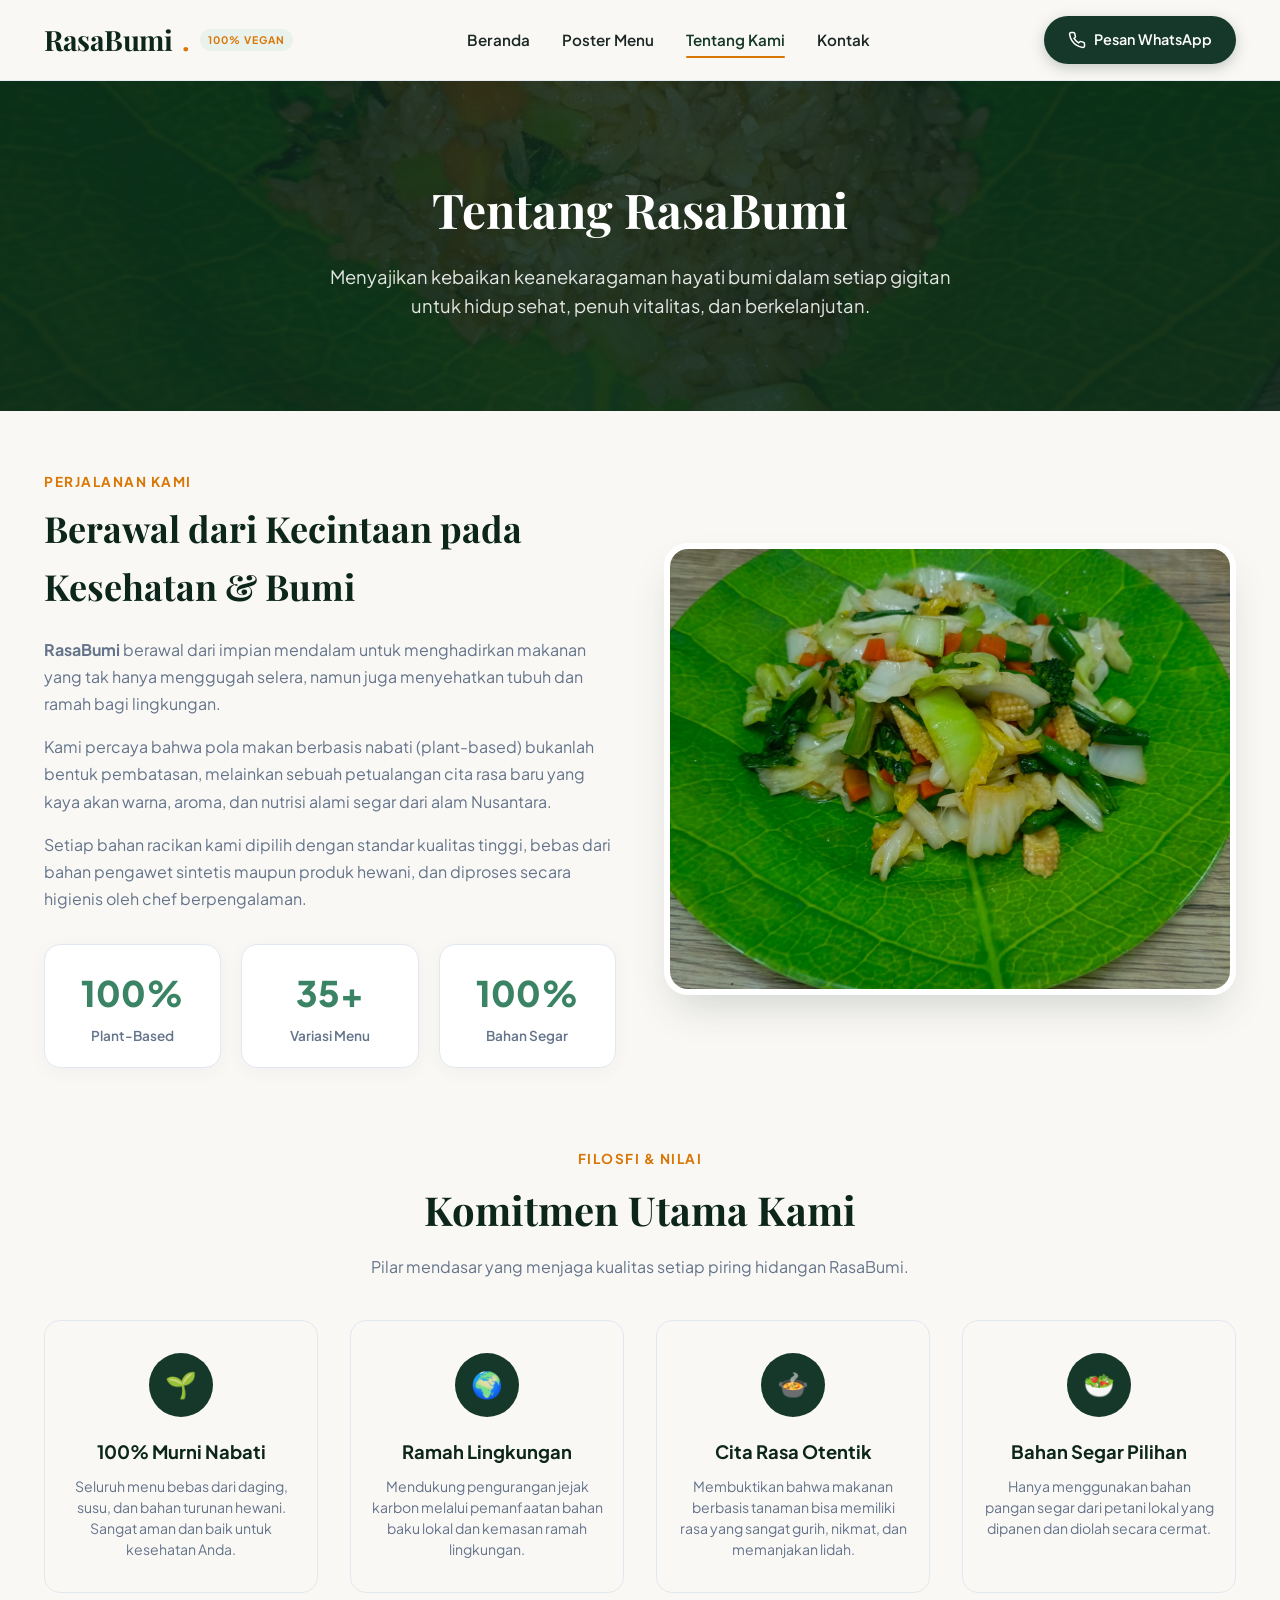
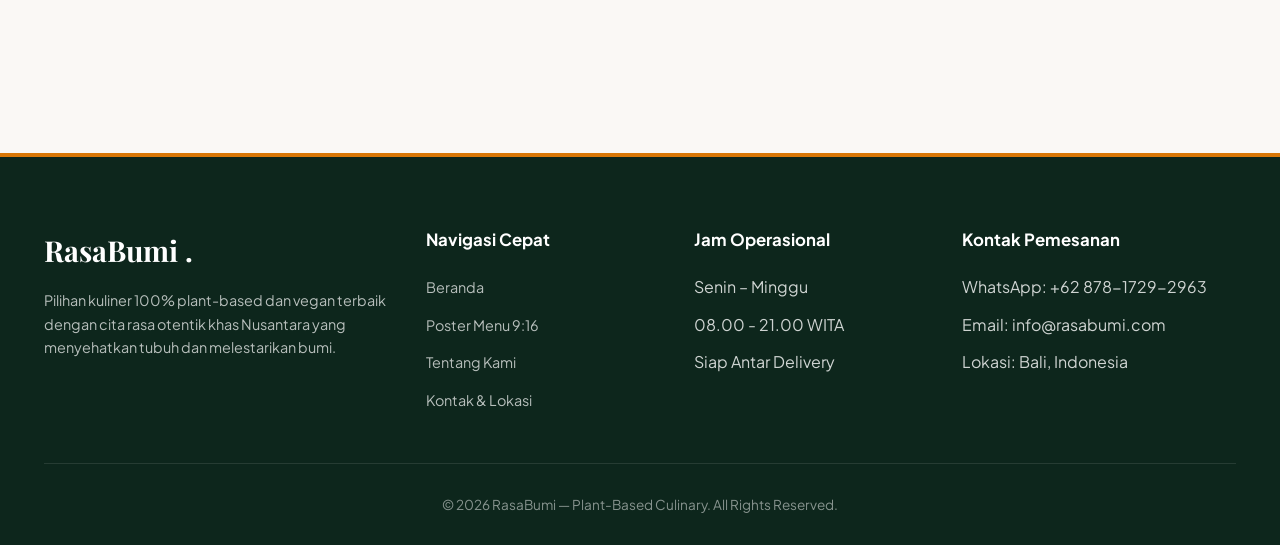
==== aboutus.html @ 8d626516 "Kenzie" ====
<!DOCTYPE html>
<html lang="id">

<head>
  <meta charset="UTF-8">
  <meta name="viewport" content="width=device-width, initial-scale=1.0">
  <title>Tentang Kami — RasaBumi Plant-Based Culinary</title>
  <meta name="description"
    content="Pelajari cerita, filosofi, dan komitmen RasaBumi dalam menyajikan kuliner 100% plant-based dan vegan berkualitas tinggi.">
  <link rel="stylesheet" href="style.css">
</head>

<body>

  <!-- HEADER NAVIGASI -->
  <header class="navbar">
    <div class="container nav-container">
      <a href="index.html" class="logo">
        RasaBumi <span>.</span>
        <span class="logo-badge">100% Vegan</span>
      </a>

      <nav class="nav-links">
        <a href="index.html">Beranda</a>
        <a href="menu.html">Poster Menu</a>
        <a href="aboutus.html" class="active">Tentang Kami</a>
        <a href="kontak.html">Kontak</a>
      </nav>

      <div class="nav-actions">
        <a href="https://wa.me/6287817292963?text=Halo%20RasaBumi,%20saya%20ingin%20memesan%20makanan" target="_blank"
          class="btn-primary">
          <svg width="18" height="18" viewBox="0 0 24 24" fill="none" stroke="currentColor" stroke-width="2">
            <path
              d="M22 16.92v3a2 2 0 0 1-2.18 2 19.79 19.79 0 0 1-8.63-3.07 19.5 19.5 0 0 1-6-6 19.79 19.79 0 0 1-3.07-8.67A2 2 0 0 1 4.11 2h3a2 2 0 0 1 2 1.72 12.84 12.84 0 0 0 .7 2.81 2 2 0 0 1-.45 2.11L8.09 9.91a16 16 0 0 0 6 6l1.27-1.27a2 2 0 0 1 2.11-.45 12.84 12.84 0 0 0 2.81.7A2 2 0 0 1 22 16.92z">
            </path>
          </svg>
          Pesan WhatsApp
        </a>
        <button class="hamburger" id="hamburger-btn" aria-label="Toggle Menu">
          <span></span>
          <span></span>
          <span></span>
        </button>
      </div>
    </div>

    <!-- Mobile Drawer -->
    <div class="mobile-nav" id="mobile-nav">
      <a href="index.html">Beranda</a>
      <a href="menu.html">Poster Menu</a>
      <a href="aboutus.html" class="active">Tentang Kami</a>
      <a href="kontak.html">Kontak</a>
      <a href="https://wa.me/6287817292963?text=Halo%20RasaBumi,%20saya%20ingin%20memesan%20makanan" target="_blank"
        class="btn-primary" style="text-align: center; margin-top: 10px;">Pesan WhatsApp</a>
    </div>
  </header>

  <!-- BANNER HEADER -->
  <section class="page-banner">
    <h1>Tentang RasaBumi</h1>
    <p>Menyajikan kebaikan keanekaragaman hayati bumi dalam setiap gigitan untuk hidup sehat, penuh vitalitas, dan
      berkelanjutan.</p>
  </section>

  <!-- KONTEN UTAMA -->
  <main class="container">

    <!-- CERITA KAMI -->
    <section class="about-grid">
      <div class="about-text">
        <span class="section-tag">Perjalanan Kami</span>
        <h2>Berawal dari Kecintaan pada Kesehatan & Bumi</h2>
        <p><strong>RasaBumi</strong> berawal dari impian mendalam untuk menghadirkan makanan yang tak hanya menggugah
          selera, namun juga menyehatkan tubuh dan ramah bagi lingkungan.</p>
        <p>Kami percaya bahwa pola makan berbasis nabati (plant-based) bukanlah bentuk pembatasan, melainkan sebuah
          petualangan cita rasa baru yang kaya akan warna, aroma, dan nutrisi alami segar dari alam Nusantara.</p>
        <p>Setiap bahan racikan kami dipilih dengan standar kualitas tinggi, bebas dari bahan pengawet sintetis maupun
          produk hewani, dan diproses secara higienis oleh chef berpengalaman.</p>

        <div class="stats-grid">
          <div class="stat-card">
            <span class="stat-number">100%</span>
            <span class="stat-label">Plant-Based</span>
          </div>
          <div class="stat-card">
            <span class="stat-number">35+</span>
            <span class="stat-label">Variasi Menu</span>
          </div>
          <div class="stat-card">
            <span class="stat-number">100%</span>
            <span class="stat-label">Bahan Segar</span>
          </div>
        </div>
      </div>

      <div class="hero-visual">
        <div class="hero-img-wrapper">
          <img src="IMAGES/Capcay.jpg" alt="Bahan Segar RasaBumi">
        </div>
      </div>
    </section>

    <!-- NILAI-NILAI UTAMA -->
    <section class="why-us-section" style="background: transparent; border: none; padding-top: 20px;">
      <div class="section-header">
        <span class="section-tag">Filosfi & Nilai</span>
        <h2 class="section-title">Komitmen Utama Kami</h2>
        <p class="section-desc">Pilar mendasar yang menjaga kualitas setiap piring hidangan RasaBumi.</p>
      </div>

      <div class="why-grid">
        <div class="why-card">
          <div class="why-icon">🌱</div>
          <h3>100% Murni Nabati</h3>
          <p>Seluruh menu bebas dari daging, susu, dan bahan turunan hewani. Sangat aman dan baik untuk kesehatan Anda.
          </p>
        </div>
        <div class="why-card">
          <div class="why-icon">🌍</div>
          <h3>Ramah Lingkungan</h3>
          <p>Mendukung pengurangan jejak karbon melalui pemanfaatan bahan baku lokal dan kemasan ramah lingkungan.</p>
        </div>
        <div class="why-card">
          <div class="why-icon">🍲</div>
          <h3>Cita Rasa Otentik</h3>
          <p>Membuktikan bahwa makanan berbasis tanaman bisa memiliki rasa yang sangat gurih, nikmat, dan memanjakan
            lidah.</p>
        </div>
        <div class="why-card">
          <div class="why-icon">🥗</div>
          <h3>Bahan Segar Pilihan</h3>
          <p>Hanya menggunakan bahan pangan segar dari petani lokal yang dipanen dan diolah secara cermat.</p>
        </div>
      </div>
    </section>

  </main>

  <!-- FOOTER -->
  <footer class="footer" style="margin-top: 80px;">
    <div class="container">
      <div class="footer-grid">
        <div class="footer-brand">
          <h3>RasaBumi .</h3>
          <p>Pilihan kuliner 100% plant-based dan vegan terbaik dengan cita rasa otentik khas Nusantara yang menyehatkan
            tubuh dan melestarikan bumi.</p>
        </div>
        <div class="footer-col">
          <h4>Navigasi Cepat</h4>
          <ul class="footer-links">
            <li><a href="index.html">Beranda</a></li>
            <li><a href="menu.html">Poster Menu 9:16</a></li>
            <li><a href="aboutus.html">Tentang Kami</a></li>
            <li><a href="kontak.html">Kontak & Lokasi</a></li>
          </ul>
        </div>
        <div class="footer-col">
          <h4>Jam Operasional</h4>
          <ul class="footer-links">
            <li>Senin – Minggu</li>
            <li>08.00 - 21.00 WITA</li>
            <li>Siap Antar Delivery</li>
          </ul>
        </div>
        <div class="footer-col">
          <h4>Kontak Pemesanan</h4>
          <ul class="footer-links">
            <li>WhatsApp: +62 878-1729-2963</li>
            <li>Email: info@rasabumi.com</li>
            <li>Lokasi: Bali, Indonesia</li>
          </ul>
        </div>
      </div>
      <div class="footer-bottom">
        <p>&copy; 2026 RasaBumi — Plant-Based Culinary. All Rights Reserved.</p>
      </div>
    </div>
  </footer>

  <script>
    document.addEventListener('DOMContentLoaded', () => {
      const hamburgerBtn = document.getElementById('hamburger-btn');
      const mobileNav = document.getElementById('mobile-nav');

      if (hamburgerBtn && mobileNav) {
        hamburgerBtn.addEventListener('click', () => {
          mobileNav.classList.toggle('active');
        });
      }
    });
  </script>
</body>

</html>
---- style.css ----
@import url('https://fonts.googleapis.com/css2?family=Plus+Jakarta+Sans:wght@400;500;600;700;800&family=Playfair+Display:ital,wght@0,600;0,700;1,600&display=swap');

:root {
  --primary-dark: #0D261C;
  --primary: #16382B;
  --primary-light: #255944;
  --primary-accent: #3A8364;
  --sage-bg: #EAF2ED;

  --accent: #D97706;
  --accent-light: #FEF3C7;
  --accent-hover: #B45309;

  --bg-cream: #FAF8F5;
  --surface-white: #FFFFFF;

  --text-main: #1C2826;
  --text-muted: #64748B;
  --text-light: #94A3B8;

  --border-light: #E2E8F0;
  --border-emerald: #CBD5E1;

  --radius-sm: 8px;
  --radius-md: 16px;
  --radius-lg: 24px;
  --radius-full: 9999px;

  --shadow-subtle: 0 4px 20px -2px rgba(22, 56, 43, 0.05);
  --shadow-card: 0 10px 30px -5px rgba(22, 56, 43, 0.08);
  --shadow-hover: 0 20px 40px -10px rgba(22, 56, 43, 0.18);
  --shadow-modal: 0 25px 50px -12px rgba(0, 0, 0, 0.25);

  --transition-fast: 0.2s cubic-bezier(0.4, 0, 0.2, 1);
  --transition-normal: 0.3s cubic-bezier(0.4, 0, 0.2, 1);
}

/* RESET & BASE */
* {
  margin: 0;
  padding: 0;
  box-sizing: border-box;
}

html {
  scroll-behavior: smooth;
}

body {
  font-family: 'Plus Jakarta Sans', sans-serif;
  background-color: var(--bg-cream);
  color: var(--text-main);
  line-height: 1.6;
  overflow-x: hidden;
}

h1,
h2,
h3,
.font-serif {
  font-family: 'Playfair Display', Georgia, serif;
}

a {
  text-decoration: none;
  color: inherit;
  transition: var(--transition-fast);
}

img {
  max-width: 100%;
  height: auto;
  display: block;
}

/* CONTAINER */
.container {
  width: 100%;
  max-width: 1240px;
  margin: 0 auto;
  padding: 0 24px;
}

/* NAVBAR */
.navbar {
  position: sticky;
  top: 0;
  z-index: 1000;
  background: rgba(250, 248, 245, 0.92);
  backdrop-filter: blur(12px);
  -webkit-backdrop-filter: blur(12px);
  border-bottom: 1px solid rgba(226, 232, 240, 0.8);
  transition: var(--transition-normal);
}

.nav-container {
  display: flex;
  justify-content: space-between;
  align-items: center;
  height: 80px;
}

.logo {
  display: flex;
  align-items: center;
  gap: 10px;
  font-family: 'Playfair Display', serif;
  font-size: 1.75rem;
  font-weight: 700;
  color: var(--primary-dark);
  letter-spacing: -0.5px;
}

.logo span {
  color: var(--accent);
}

.logo-badge {
  font-family: 'Plus Jakarta Sans', sans-serif;
  font-size: 0.65rem;
  font-weight: 700;
  text-transform: uppercase;
  letter-spacing: 1px;
  background: var(--sage-bg);
  color: var(--primary-light);
  padding: 3px 8px;
  border-radius: var(--radius-full);
}

.nav-links {
  display: flex;
  align-items: center;
  gap: 32px;
}

.nav-links a {
  font-size: 0.95rem;
  font-weight: 600;
  color: var(--text-main);
  position: relative;
  padding: 6px 0;
}

.nav-links a::after {
  content: '';
  position: absolute;
  bottom: 0;
  left: 0;
  width: 0%;
  height: 2px;
  background: var(--accent);
  border-radius: 2px;
  transition: width 0.3s ease;
}

.nav-links a:hover::after,
.nav-links a.active::after {
  width: 100%;
}

.nav-links a:hover,
.nav-links a.active {
  color: var(--primary);
}

.nav-actions {
  display: flex;
  align-items: center;
  gap: 16px;
}

.btn-primary {
  display: inline-flex;
  align-items: center;
  justify-content: center;
  gap: 8px;
  background: var(--primary);
  color: #FFFFFF !important;
  font-weight: 600;
  font-size: 0.9rem;
  padding: 12px 24px;
  border-radius: var(--radius-full);
  box-shadow: 0 4px 14px rgba(22, 56, 43, 0.25);
  border: none;
  cursor: pointer;
  transition: var(--transition-normal);
}

.btn-primary:hover {
  background: var(--primary-light);
  transform: translateY(-2px);
  box-shadow: 0 6px 20px rgba(22, 56, 43, 0.35);
}

.btn-outline {
  display: inline-flex;
  align-items: center;
  justify-content: center;
  gap: 8px;
  background: transparent;
  color: var(--primary);
  border: 2px solid var(--primary);
  font-weight: 600;
  font-size: 0.9rem;
  padding: 10px 22px;
  border-radius: var(--radius-full);
  cursor: pointer;
  transition: var(--transition-normal);
}

.btn-outline:hover {
  background: var(--primary);
  color: #FFFFFF !important;
}

.hamburger {
  display: none;
  flex-direction: column;
  gap: 5px;
  background: none;
  border: none;
  cursor: pointer;
  padding: 5px;
}

.hamburger span {
  width: 25px;
  height: 2px;
  background-color: var(--primary-dark);
  border-radius: 2px;
  transition: var(--transition-normal);
}

/* MOBILE NAV MENU */
.mobile-nav {
  display: none;
  position: fixed;
  top: 80px;
  left: 0;
  right: 0;
  background: var(--surface-white);
  padding: 24px;
  border-bottom: 1px solid var(--border-light);
  box-shadow: var(--shadow-modal);
  z-index: 999;
  flex-direction: column;
  gap: 16px;
}

.mobile-nav.active {
  display: flex;
}

.mobile-nav a {
  font-size: 1.05rem;
  font-weight: 600;
  padding: 10px 0;
  border-bottom: 1px solid var(--border-light);
}

/* HERO SECTION */
.hero {
  position: relative;
  padding: 60px 0 80px;
  background: linear-gradient(135deg, rgba(234, 242, 237, 0.8) 0%, rgba(250, 248, 245, 1) 100%);
  overflow: hidden;
}

.hero::before {
  content: '';
  position: absolute;
  top: -100px;
  right: -100px;
  width: 450px;
  height: 450px;
  background: radial-gradient(circle, rgba(58, 131, 100, 0.12) 0%, transparent 70%);
  border-radius: 50%;
  pointer-events: none;
}

.hero-grid {
  display: grid;
  grid-template-columns: 1.1fr 0.9fr;
  align-items: center;
  gap: 48px;
}

.hero-badge {
  display: inline-flex;
  align-items: center;
  gap: 8px;
  background: var(--surface-white);
  padding: 6px 16px;
  border-radius: var(--radius-full);
  box-shadow: var(--shadow-subtle);
  border: 1px solid var(--border-emerald);
  font-size: 0.85rem;
  font-weight: 600;
  color: var(--primary);
  margin-bottom: 20px;
}

.hero-badge .dot {
  width: 8px;
  height: 8px;
  background: var(--accent);
  border-radius: 50%;
  display: inline-block;
}

.hero-content h1 {
  font-size: 3.25rem;
  line-height: 1.15;
  color: var(--primary-dark);
  margin-bottom: 20px;
  font-weight: 700;
}

.hero-content h1 span {
  color: var(--primary-accent);
  font-style: italic;
}

.hero-content p {
  font-size: 1.1rem;
  color: var(--text-muted);
  margin-bottom: 32px;
  max-width: 540px;
}

.hero-buttons {
  display: flex;
  align-items: center;
  gap: 16px;
  flex-wrap: wrap;
}

.hero-features {
  display: flex;
  align-items: center;
  gap: 28px;
  margin-top: 40px;
  padding-top: 28px;
  border-top: 1px solid var(--border-light);
}

.feature-item {
  display: flex;
  align-items: center;
  gap: 10px;
}

.feature-icon {
  width: 40px;
  height: 40px;
  border-radius: 50%;
  background: var(--sage-bg);
  color: var(--primary);
  display: flex;
  align-items: center;
  justify-content: center;
  font-weight: bold;
  font-size: 1.1rem;
}

.feature-text p {
  font-size: 0.8rem;
  color: var(--text-muted);
  margin: 0;
}

.feature-text strong {
  font-size: 0.9rem;
  color: var(--primary-dark);
  display: block;
}

.hero-visual {
  position: relative;
}

.hero-img-wrapper {
  position: relative;
  border-radius: var(--radius-lg);
  overflow: hidden;
  box-shadow: var(--shadow-hover);
  border: 6px solid var(--surface-white);
}

.hero-img-wrapper img {
  width: 100%;
  height: 440px;
  object-fit: cover;
  transition: transform 0.5s ease;
}

.hero-img-wrapper:hover img {
  transform: scale(1.03);
}

.hero-floating-card {
  position: absolute;
  bottom: -20px;
  left: -20px;
  background: var(--surface-white);
  padding: 16px 20px;
  border-radius: var(--radius-md);
  box-shadow: var(--shadow-card);
  display: flex;
  align-items: center;
  gap: 12px;
  border: 1px solid var(--border-light);
  animation: float 4s ease-in-out infinite;
}

@keyframes float {

  0%,
  100% {
    transform: translateY(0);
  }

  50% {
    transform: translateY(-8px);
  }
}

.floating-avatar {
  width: 48px;
  height: 48px;
  border-radius: 50%;
  object-fit: cover;
}

.floating-info h4 {
  font-size: 0.95rem;
  color: var(--primary-dark);
}

.floating-info p {
  font-size: 0.8rem;
  color: var(--text-muted);
  margin: 0;
}

/* FILTER & SEARCH SECTION */
.menu-section {
  padding: 60px 0 90px;
}

.section-header {
  text-align: center;
  max-width: 680px;
  margin: 0 auto 40px;
}

.section-tag {
  font-size: 0.85rem;
  font-weight: 700;
  letter-spacing: 1.5px;
  text-transform: uppercase;
  color: var(--accent);
  margin-bottom: 8px;
  display: block;
}

.section-title {
  font-size: 2.5rem;
  color: var(--primary-dark);
  margin-bottom: 12px;
}

.section-desc {
  font-size: 1rem;
  color: var(--text-muted);
}

.filter-bar-container {
  background: var(--surface-white);
  padding: 16px 20px;
  border-radius: var(--radius-lg);
  box-shadow: var(--shadow-subtle);
  border: 1px solid var(--border-light);
  margin-bottom: 40px;
  display: flex;
  flex-direction: column;
  gap: 16px;
}

.search-box {
  position: relative;
  width: 100%;
}

.search-box input {
  width: 100%;
  padding: 14px 20px 14px 48px;
  border: 1.5px solid var(--border-light);
  border-radius: var(--radius-full);
  font-size: 0.95rem;
  font-family: inherit;
  background: var(--bg-cream);
  color: var(--text-main);
  outline: none;
  transition: var(--transition-fast);
}

.search-box input:focus {
  border-color: var(--primary-accent);
  background: var(--surface-white);
  box-shadow: 0 0 0 4px rgba(58, 131, 100, 0.15);
}

.search-box svg {
  position: absolute;
  left: 18px;
  top: 50%;
  transform: translateY(-50%);
  color: var(--text-muted);
  width: 20px;
  height: 20px;
}

.filter-pills {
  display: flex;
  gap: 10px;
  overflow-x: auto;
  padding-bottom: 4px;
  scrollbar-width: thin;
}

.filter-pills::-webkit-scrollbar {
  height: 4px;
}

.filter-pills::-webkit-scrollbar-thumb {
  background: var(--border-emerald);
  border-radius: 4px;
}

.filter-btn {
  padding: 8px 20px;
  border-radius: var(--radius-full);
  font-size: 0.88rem;
  font-weight: 600;
  background: var(--bg-cream);
  color: var(--text-muted);
  border: 1px solid var(--border-light);
  cursor: pointer;
  white-space: nowrap;
  transition: var(--transition-fast);
}

.filter-btn:hover {
  background: var(--sage-bg);
  color: var(--primary-dark);
}

.filter-btn.active {
  background: var(--primary);
  color: #FFFFFF;
  border-color: var(--primary);
  box-shadow: 0 4px 12px rgba(22, 56, 43, 0.2);
}

/* MENU GRID */
.menu-grid {
  display: grid;
  grid-template-columns: repeat(4, 1fr);
  gap: 24px;
}

.menu-card {
  background: var(--surface-white);
  border-radius: var(--radius-md);
  overflow: hidden;
  border: 1px solid var(--border-light);
  box-shadow: var(--shadow-card);
  transition: var(--transition-normal);
  display: flex;
  flex-direction: column;
  cursor: pointer;
  position: relative;
}

.menu-card:hover {
  transform: translateY(-8px);
  box-shadow: var(--shadow-hover);
  border-color: var(--border-emerald);
}

.card-image-wrapper {
  position: relative;
  width: 100%;
  height: 200px;
  overflow: hidden;
  background: #F1F5F9;
}

.card-image-wrapper img {
  width: 100%;
  height: 100%;
  object-fit: cover;
  transition: transform 0.5s ease;
}

.menu-card:hover .card-image-wrapper img {
  transform: scale(1.08);
}

.card-tag {
  position: absolute;
  top: 12px;
  left: 12px;
  background: rgba(22, 56, 43, 0.85);
  backdrop-filter: blur(4px);
  color: #FFFFFF;
  font-size: 0.72rem;
  font-weight: 700;
  padding: 4px 10px;
  border-radius: var(--radius-full);
  letter-spacing: 0.5px;
}

.card-rating-badge {
  position: absolute;
  top: 12px;
  right: 12px;
  background: rgba(255, 255, 255, 0.95);
  backdrop-filter: blur(4px);
  color: var(--primary-dark);
  font-size: 0.78rem;
  font-weight: 700;
  padding: 4px 10px;
  border-radius: var(--radius-full);
  display: flex;
  align-items: center;
  gap: 4px;
  box-shadow: var(--shadow-subtle);
}

.card-rating-badge span.star {
  color: #F59E0B;
}

.card-body {
  padding: 18px;
  display: flex;
  flex-direction: column;
  flex-grow: 1;
}

.card-title {
  font-size: 1.1rem;
  font-weight: 700;
  color: var(--primary-dark);
  margin-bottom: 6px;
  font-family: 'Plus Jakarta Sans', sans-serif;
  line-height: 1.3;
}

.card-desc {
  font-size: 0.85rem;
  color: var(--text-muted);
  line-height: 1.5;
  margin-bottom: 16px;
  flex-grow: 1;
  display: -webkit-box;
  -webkit-line-clamp: 2;
  line-clamp: 2;
  -webkit-box-orient: vertical;
  overflow: hidden;
}

.card-footer {
  display: flex;
  align-items: center;
  justify-content: space-between;
  padding-top: 12px;
  border-top: 1px solid var(--border-light);
}

.card-price {
  font-size: 0.95rem;
  font-weight: 800;
  color: var(--primary-accent);
}

.btn-detail {
  font-size: 0.8rem;
  font-weight: 700;
  color: var(--primary);
  background: var(--sage-bg);
  padding: 6px 14px;
  border-radius: var(--radius-full);
  transition: var(--transition-fast);
}

.menu-card:hover .btn-detail {
  background: var(--primary);
  color: #FFFFFF;
}

.no-results {
  grid-column: 1 / -1;
  text-align: center;
  padding: 60px 20px;
  background: var(--surface-white);
  border-radius: var(--radius-lg);
  border: 1px dashed var(--border-emerald);
}

.no-results h3 {
  font-size: 1.3rem;
  color: var(--primary-dark);
  margin-bottom: 8px;
}

.no-results p {
  color: var(--text-muted);
}

/* MODAL POPUP */
.modal-overlay {
  position: fixed;
  inset: 0;
  background: rgba(13, 38, 28, 0.65);
  backdrop-filter: blur(6px);
  z-index: 2000;
  display: flex;
  align-items: center;
  justify-content: center;
  padding: 24px;
  opacity: 0;
  pointer-events: none;
  transition: opacity 0.3s ease;
}

.modal-overlay.active {
  opacity: 1;
  pointer-events: auto;
}

.modal-card {
  background: var(--surface-white);
  border-radius: var(--radius-lg);
  max-width: 760px;
  width: 100%;
  overflow: hidden;
  box-shadow: var(--shadow-modal);
  display: grid;
  grid-template-columns: 1fr 1fr;
  position: relative;
  transform: translateY(20px) scale(0.96);
  transition: transform 0.3s cubic-bezier(0.34, 1.56, 0.64, 1);
}

.modal-overlay.active .modal-card {
  transform: translateY(0) scale(1);
}

.modal-close-btn {
  position: absolute;
  top: 14px;
  right: 14px;
  width: 36px;
  height: 36px;
  border-radius: 50%;
  background: rgba(255, 255, 255, 0.9);
  border: 1px solid var(--border-light);
  display: flex;
  align-items: center;
  justify-content: center;
  font-size: 1.2rem;
  color: var(--text-main);
  cursor: pointer;
  z-index: 10;
  transition: var(--transition-fast);
}

.modal-close-btn:hover {
  background: var(--primary-dark);
  color: #FFFFFF;
}

.modal-media {
  position: relative;
  height: 100%;
  min-height: 320px;
}

.modal-media img {
  width: 100%;
  height: 100%;
  object-fit: cover;
}

.modal-content {
  padding: 32px 28px;
  display: flex;
  flex-direction: column;
}

.modal-category-tag {
  font-size: 0.75rem;
  font-weight: 700;
  text-transform: uppercase;
  letter-spacing: 1px;
  color: var(--accent);
  margin-bottom: 8px;
}

.modal-title {
  font-size: 1.75rem;
  color: var(--primary-dark);
  margin-bottom: 8px;
  font-family: 'Playfair Display', serif;
}

.modal-rating {
  display: flex;
  align-items: center;
  gap: 6px;
  font-weight: 700;
  font-size: 0.9rem;
  color: var(--text-main);
  margin-bottom: 16px;
}

.modal-rating .star {
  color: #F59E0B;
}

.modal-desc {
  font-size: 0.92rem;
  color: var(--text-muted);
  line-height: 1.6;
  margin-bottom: 24px;
}

.modal-details-grid {
  background: var(--bg-cream);
  padding: 12px 16px;
  border-radius: var(--radius-md);
  margin-bottom: 24px;
  display: grid;
  grid-template-columns: 1fr 1fr;
  gap: 12px;
}

.detail-info-item span {
  display: block;
  font-size: 0.75rem;
  color: var(--text-muted);
}

.detail-info-item strong {
  font-size: 0.9rem;
  color: var(--primary-dark);
}

.modal-action-btn {
  margin-top: auto;
  width: 100%;
  padding: 14px;
  background: #25D366;
  color: #FFFFFF;
  font-weight: 700;
  font-size: 0.95rem;
  border-radius: var(--radius-full);
  border: none;
  display: flex;
  align-items: center;
  justify-content: center;
  gap: 8px;
  cursor: pointer;
  transition: var(--transition-fast);
  box-shadow: 0 4px 14px rgba(37, 211, 102, 0.3);
}

.modal-action-btn:hover {
  background: #1EBE57;
  transform: translateY(-2px);
  box-shadow: 0 6px 18px rgba(37, 211, 102, 0.4);
}

/* WHY US SECTION */
.why-us-section {
  padding: 80px 0;
  background: var(--surface-white);
  border-top: 1px solid var(--border-light);
  border-bottom: 1px solid var(--border-light);
}

.why-grid {
  display: grid;
  grid-template-columns: repeat(4, 1fr);
  gap: 32px;
}

.why-card {
  text-align: center;
  padding: 32px 20px;
  border-radius: var(--radius-md);
  background: var(--bg-cream);
  border: 1px solid var(--border-light);
  transition: var(--transition-normal);
}

.why-card:hover {
  transform: translateY(-5px);
  background: var(--sage-bg);
  border-color: var(--border-emerald);
}

.why-icon {
  width: 64px;
  height: 64px;
  border-radius: 50%;
  background: var(--primary);
  color: #FFFFFF;
  display: flex;
  align-items: center;
  justify-content: center;
  margin: 0 auto 20px;
  font-size: 1.6rem;
}

.why-card h3 {
  font-size: 1.15rem;
  color: var(--primary-dark);
  margin-bottom: 10px;
  font-family: 'Plus Jakarta Sans', sans-serif;
  font-weight: 700;
}

.why-card p {
  font-size: 0.88rem;
  color: var(--text-muted);
  line-height: 1.5;
}

/* PAGE HEADER (FOR ABOUT & CONTACT) */
.page-banner {
  background: linear-gradient(rgba(13, 38, 28, 0.82), rgba(13, 38, 28, 0.88)), url('IMAGES/Nasgor Sambal Bongkot.jpg') no-repeat center center/cover;
  color: #FFFFFF;
  text-align: center;
  padding: 90px 24px;
  position: relative;
}

.page-banner h1 {
  font-size: 3rem;
  font-weight: 700;
  margin-bottom: 14px;
  color: #FFFFFF;
}

.page-banner p {
  font-size: 1.15rem;
  max-width: 640px;
  margin: 0 auto;
  color: rgba(255, 255, 255, 0.88);
}

/* ABOUT US STYLES */
.about-grid {
  display: grid;
  grid-template-columns: 1fr 1fr;
  gap: 48px;
  align-items: center;
  margin: 60px 0;
}

.about-text h2 {
  font-size: 2.25rem;
  color: var(--primary-dark);
  margin-bottom: 20px;
}

.about-text p {
  font-size: 1rem;
  color: var(--text-muted);
  margin-bottom: 16px;
  line-height: 1.7;
}

.stats-grid {
  display: grid;
  grid-template-columns: repeat(3, 1fr);
  gap: 20px;
  margin-top: 32px;
}

.stat-card {
  background: var(--surface-white);
  padding: 20px;
  border-radius: var(--radius-md);
  box-shadow: var(--shadow-subtle);
  border: 1px solid var(--border-light);
  text-align: center;
}

.stat-number {
  font-size: 2.2rem;
  font-weight: 800;
  color: var(--primary-accent);
  display: block;
}

.stat-label {
  font-size: 0.85rem;
  color: var(--text-muted);
  font-weight: 600;
}

/* CONTACT STYLES */
.contact-layout {
  display: grid;
  grid-template-columns: 1fr 1.2fr;
  gap: 40px;
  margin: 60px 0;
}

.contact-info-card,
.contact-form-card {
  background: var(--surface-white);
  padding: 40px;
  border-radius: var(--radius-lg);
  box-shadow: var(--shadow-card);
  border: 1px solid var(--border-light);
}

.contact-info-card h2,
.contact-form-card h2 {
  font-size: 1.8rem;
  color: var(--primary-dark);
  margin-bottom: 20px;
}

.contact-item {
  display: flex;
  align-items: flex-start;
  gap: 16px;
  margin-bottom: 24px;
}

.contact-item-icon {
  width: 44px;
  height: 44px;
  border-radius: 50%;
  background: var(--sage-bg);
  color: var(--primary);
  display: flex;
  align-items: center;
  justify-content: center;
  font-size: 1.2rem;
  flex-shrink: 0;
}

.contact-item-text h4 {
  font-size: 1rem;
  color: var(--primary-dark);
  margin-bottom: 4px;
}

.contact-item-text p {
  font-size: 0.9rem;
  color: var(--text-muted);
}

.form-group {
  margin-bottom: 20px;
}

.form-group label {
  display: block;
  font-size: 0.9rem;
  font-weight: 600;
  color: var(--text-main);
  margin-bottom: 8px;
}

.form-group input,
.form-group textarea {
  width: 100%;
  padding: 12px 16px;
  border: 1.5px solid var(--border-light);
  border-radius: var(--radius-md);
  font-family: inherit;
  font-size: 0.95rem;
  outline: none;
  transition: var(--transition-fast);
  background: var(--bg-cream);
}

.form-group input:focus,
.form-group textarea:focus {
  border-color: var(--primary-accent);
  background: var(--surface-white);
  box-shadow: 0 0 0 4px rgba(58, 131, 100, 0.15);
}

.form-group textarea {
  height: 140px;
  resize: vertical;
}

/* FAQ ACCORDION */
.faq-section {
  padding: 60px 0;
}

.faq-item {
  background: var(--surface-white);
  border-radius: var(--radius-md);
  border: 1px solid var(--border-light);
  margin-bottom: 16px;
  overflow: hidden;
  box-shadow: var(--shadow-subtle);
}

.faq-header {
  padding: 20px 24px;
  font-weight: 700;
  font-size: 1.05rem;
  color: var(--primary-dark);
  display: flex;
  justify-content: space-between;
  align-items: center;
  cursor: pointer;
  user-select: none;
}

.faq-body {
  padding: 0 24px 20px;
  font-size: 0.95rem;
  color: var(--text-muted);
  display: none;
  border-top: 1px solid var(--border-light);
  padding-top: 16px;
}

.faq-item.active .faq-body {
  display: block;
}

.faq-item.active .faq-icon {
  transform: rotate(180deg);
}

.faq-icon {
  transition: transform 0.3s ease;
}

/* MENU POSTER PAGE */
.poster-container {
  display: flex;
  flex-direction: column;
  align-items: center;
  padding: 40px 0 80px;
}

.poster-frame {
  max-width: 600px;
  width: 100%;
  border-radius: var(--radius-lg);
  overflow: hidden;
  box-shadow: var(--shadow-modal);
  border: 8px solid var(--surface-white);
  background: #111;
}

.poster-frame img {
  width: 100%;
  height: auto;
  display: block;
}

/* FOOTER */
.footer {
  background: var(--primary-dark);
  color: rgba(255, 255, 255, 0.8);
  padding: 70px 0 30px;
  border-top: 4px solid var(--accent);
}

.footer-grid {
  display: grid;
  grid-template-columns: 1.5fr 1fr 1fr 1.2fr;
  gap: 40px;
  margin-bottom: 50px;
}

.footer-brand h3 {
  font-size: 1.8rem;
  color: #FFFFFF;
  margin-bottom: 16px;
  font-family: 'Playfair Display', serif;
}

.footer-brand p {
  font-size: 0.9rem;
  line-height: 1.6;
  color: rgba(255, 255, 255, 0.7);
  margin-bottom: 24px;
}

.footer-col h4 {
  font-size: 1.05rem;
  color: #FFFFFF;
  margin-bottom: 20px;
  font-family: 'Plus Jakarta Sans', sans-serif;
  font-weight: 700;
}

.footer-links {
  list-style: none;
  display: flex;
  flex-direction: column;
  gap: 12px;
}

.footer-links a {
  color: rgba(255, 255, 255, 0.7);
  font-size: 0.9rem;
}

.footer-links a:hover {
  color: var(--accent-light);
  padding-left: 4px;
}

.footer-bottom {
  text-align: center;
  padding-top: 30px;
  border-top: 1px solid rgba(255, 255, 255, 0.1);
  font-size: 0.85rem;
  color: rgba(255, 255, 255, 0.5);
}

/* TOAST NOTIFICATION */
.toast {
  position: fixed;
  bottom: 30px;
  right: 30px;
  background: var(--primary-dark);
  color: #FFFFFF;
  padding: 16px 24px;
  border-radius: var(--radius-md);
  box-shadow: var(--shadow-modal);
  display: flex;
  align-items: center;
  gap: 12px;
  z-index: 3000;
  transform: translateY(100px);
  opacity: 0;
  transition: all 0.3s cubic-bezier(0.34, 1.56, 0.64, 1);
  border-left: 4px solid #25D366;
}

.toast.show {
  transform: translateY(0);
  opacity: 1;
}

/* RESPONSIVE DESIGN */
@media (max-width: 1024px) {
  .menu-grid {
    grid-template-columns: repeat(3, 1fr);
  }

  .why-grid {
    grid-template-columns: repeat(2, 1fr);
  }

  .footer-grid {
    grid-template-columns: 1fr 1fr;
  }
}

@media (max-width: 768px) {
  .hero-grid {
    grid-template-columns: 1fr;
    gap: 36px;
  }

  .hero-content h1 {
    font-size: 2.4rem;
  }

  .menu-grid {
    grid-template-columns: repeat(2, 1fr);
    gap: 16px;
  }

  .nav-links,
  .nav-actions .btn-primary {
    display: none;
  }

  .hamburger {
    display: flex;
  }

  .modal-card {
    grid-template-columns: 1fr;
    max-height: 90vh;
    overflow-y: auto;
  }

  .modal-media {
    height: 220px;
    min-height: auto;
  }

  .about-grid,
  .contact-layout {
    grid-template-columns: 1fr;
  }

  .footer-grid {
    grid-template-columns: 1fr;
  }
}

@media (max-width: 480px) {
  .menu-grid {
    grid-template-columns: 1fr;
  }

  .filter-bar-container {
    padding: 12px;
  }

  .hero-features {
    flex-direction: column;
    align-items: flex-start;
    gap: 16px;
  }
}
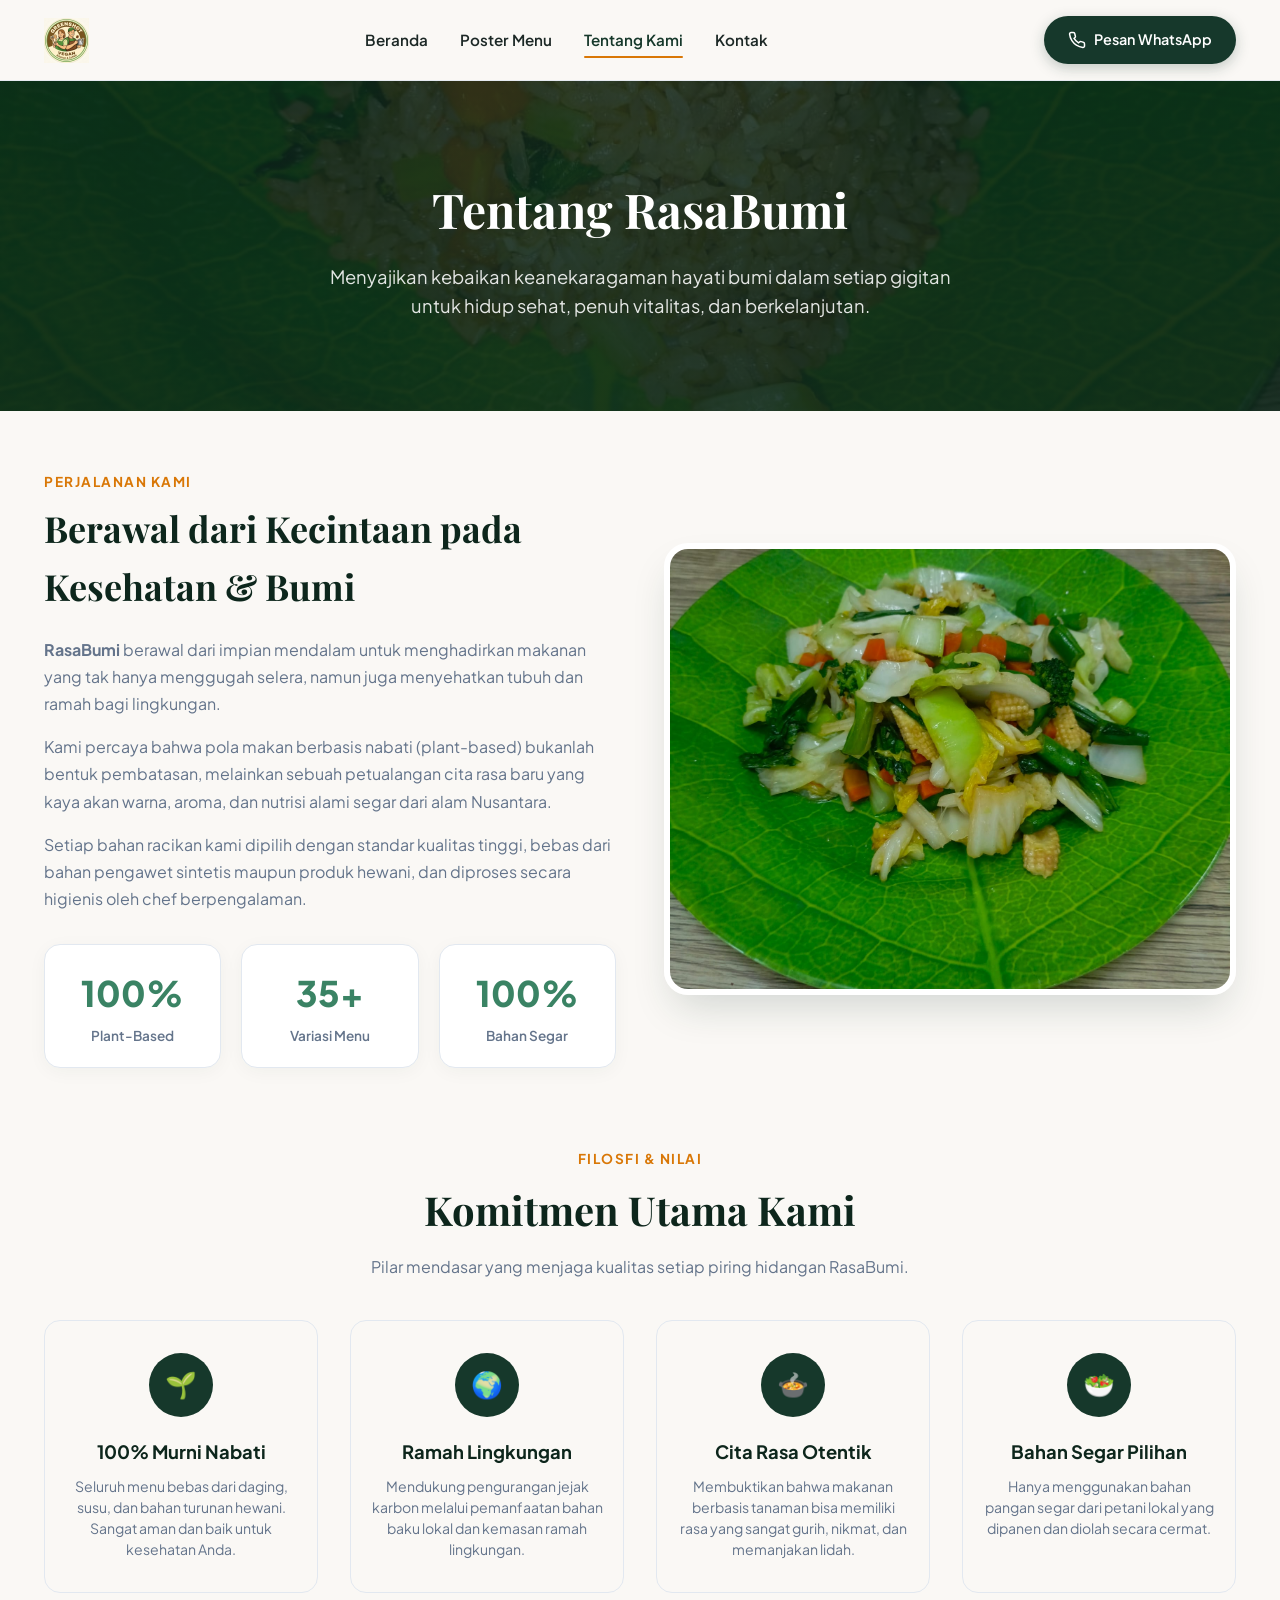
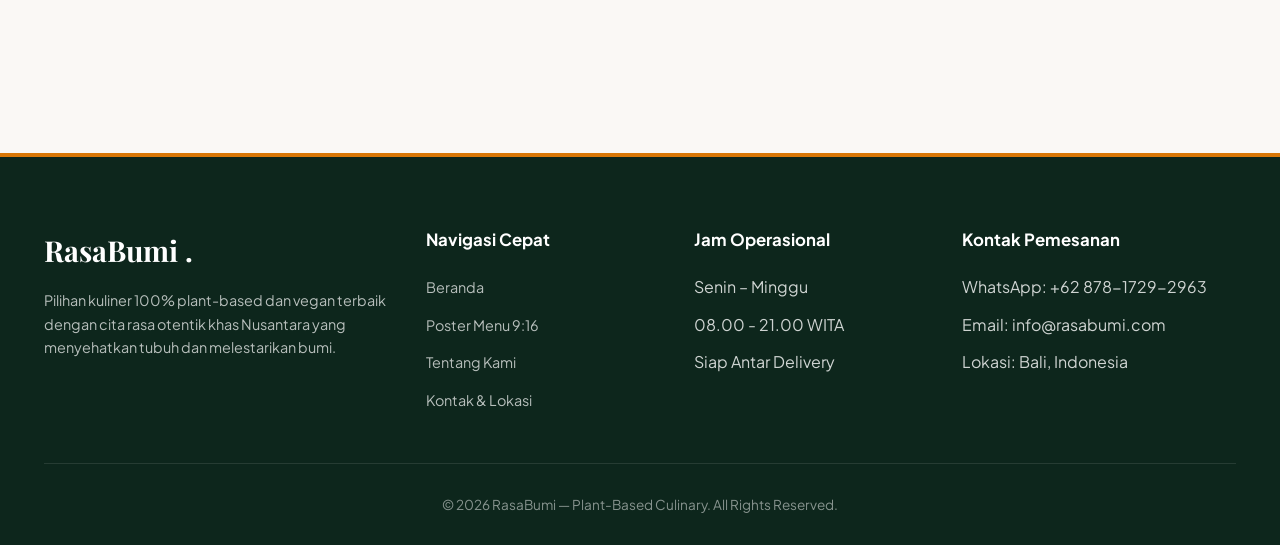
==== commit ac3fc75f: "Update aboutus.html" ====
--- a/aboutus.html
+++ b/aboutus.html
@@ -15,10 +15,12 @@
   <!-- HEADER NAVIGASI -->
   <header class="navbar">
     <div class="container nav-container">
-      <a href="index.html" class="logo">
-        RasaBumi <span>.</span>
-        <span class="logo-badge">100% Vegan</span>
-      </a>
+<a href="index.html" class="logo" style="display: inline-flex; align-items: center; text-decoration: none;">
+  <img src="IMAGES/36d0cdfd-144b-4008-bfa0-abb639aa8cd1.jpeg" 
+       alt="Greenshot Coffe Logo" 
+       class="logo-img" 
+       style="height: clamp(35px, 5vw, 45px); width: auto; max-width: 100%; object-fit: contain; display: block;">
+</a>
 
       <nav class="nav-links">
         <a href="index.html">Beranda</a>
@@ -192,4 +194,4 @@
   </script>
 </body>
 
-</html>+</html>
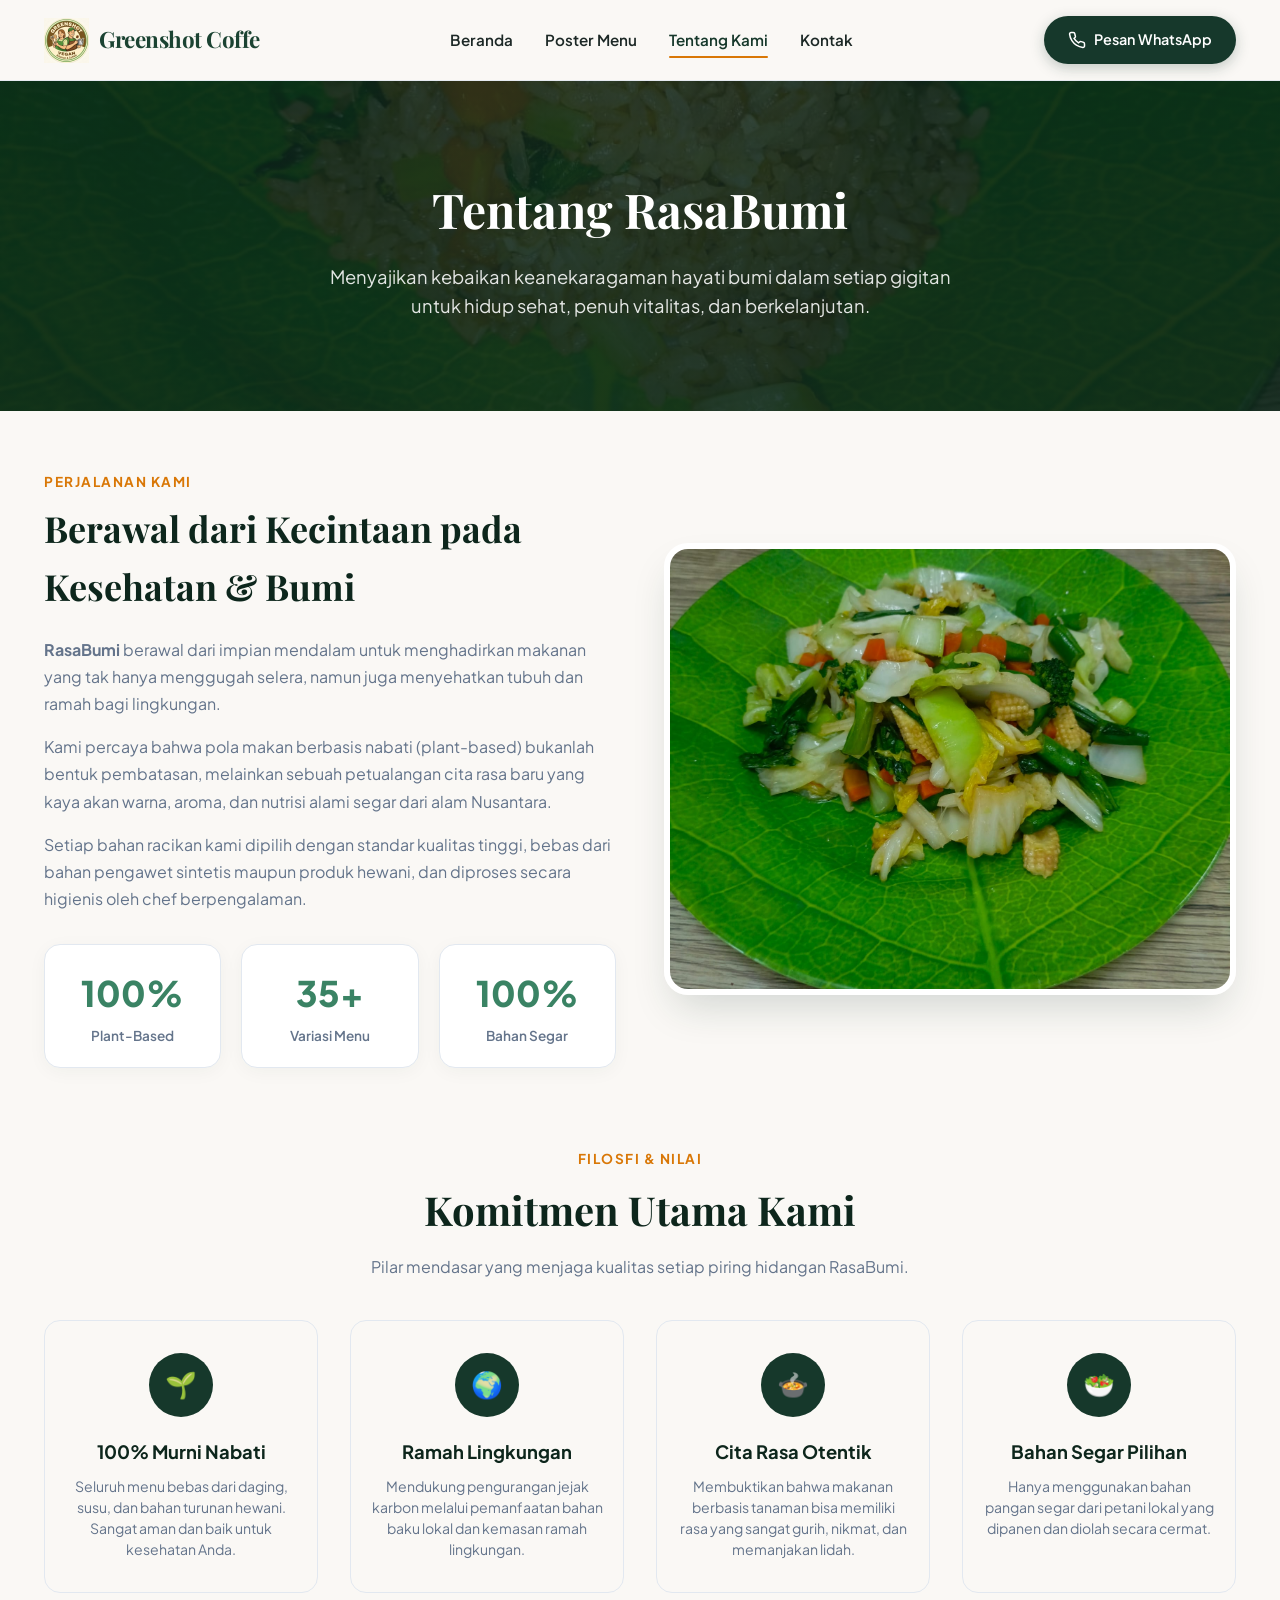
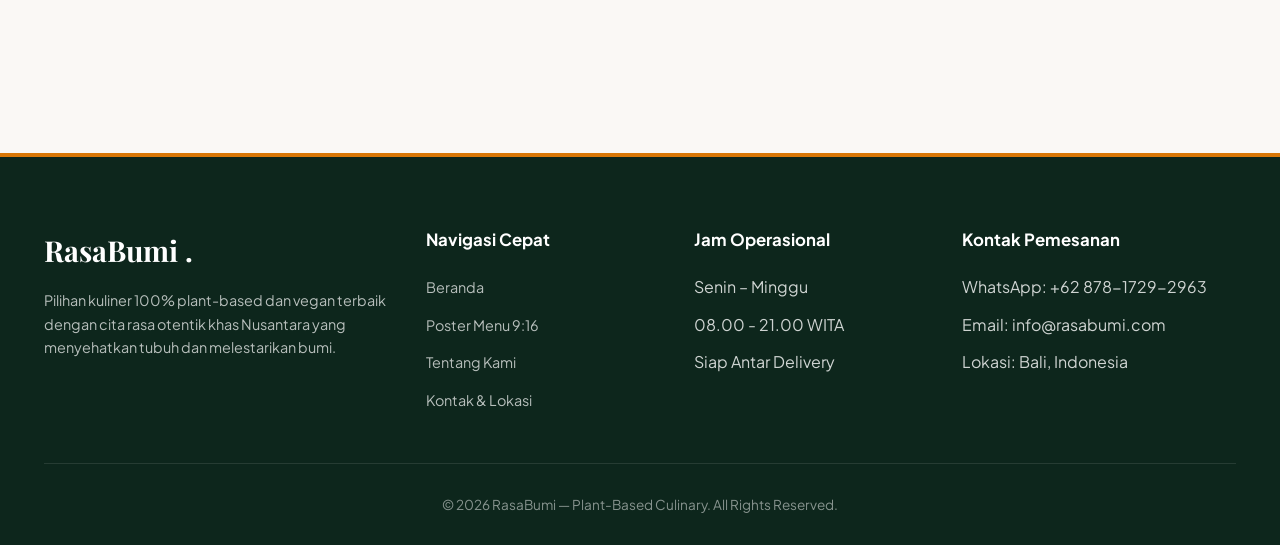
==== commit 72695bd1: "Update aboutus.html" ====
--- a/aboutus.html
+++ b/aboutus.html
@@ -15,11 +15,12 @@
   <!-- HEADER NAVIGASI -->
   <header class="navbar">
     <div class="container nav-container">
-<a href="index.html" class="logo" style="display: inline-flex; align-items: center; text-decoration: none;">
+<a href="index.html" class="logo" style="display: inline-flex; align-items: center; gap: 10px; text-decoration: none;">
   <img src="IMAGES/36d0cdfd-144b-4008-bfa0-abb639aa8cd1.jpeg" 
        alt="Greenshot Coffe Logo" 
        class="logo-img" 
        style="height: clamp(35px, 5vw, 45px); width: auto; max-width: 100%; object-fit: contain; display: block;">
+  <span style="font-size: clamp(1.1rem, 2.5vw, 1.4rem); font-weight: 700; color: #1b4332; white-space: nowrap;">Greenshot Coffe</span>
 </a>
 
       <nav class="nav-links">
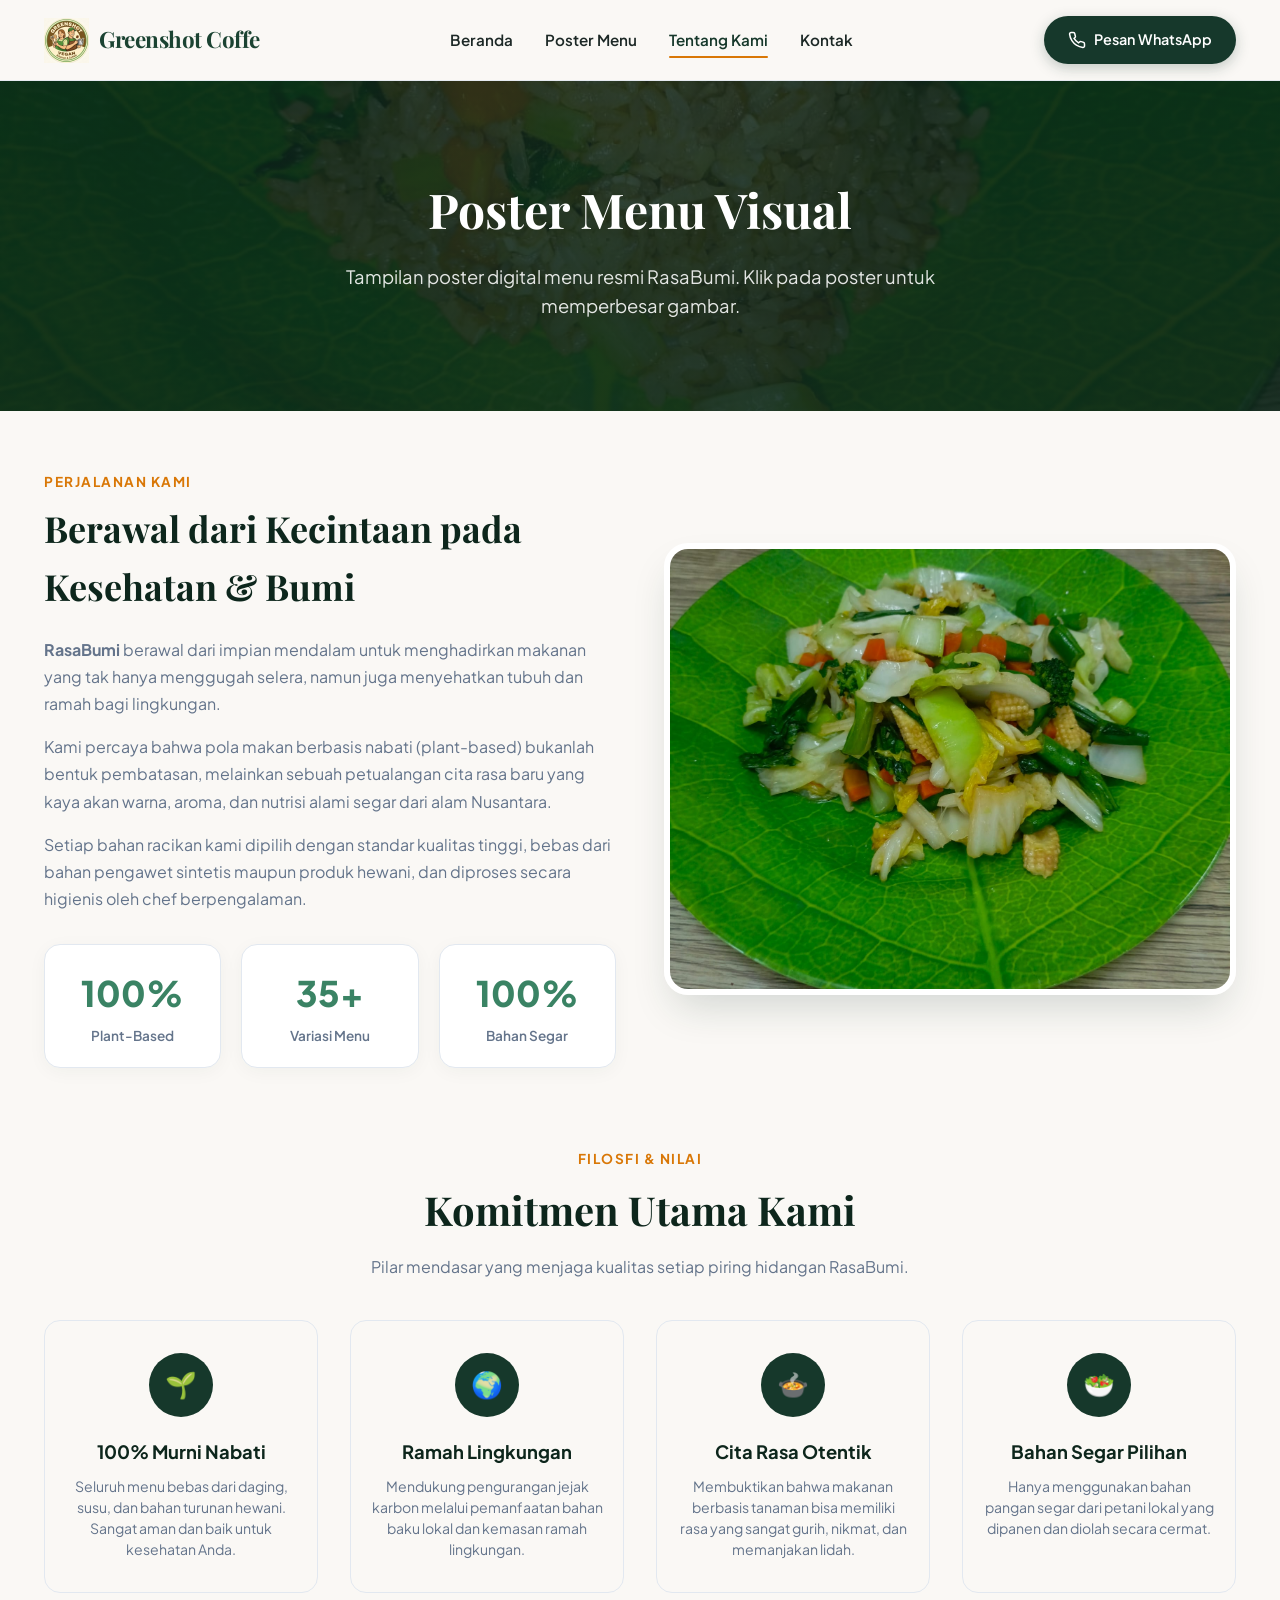
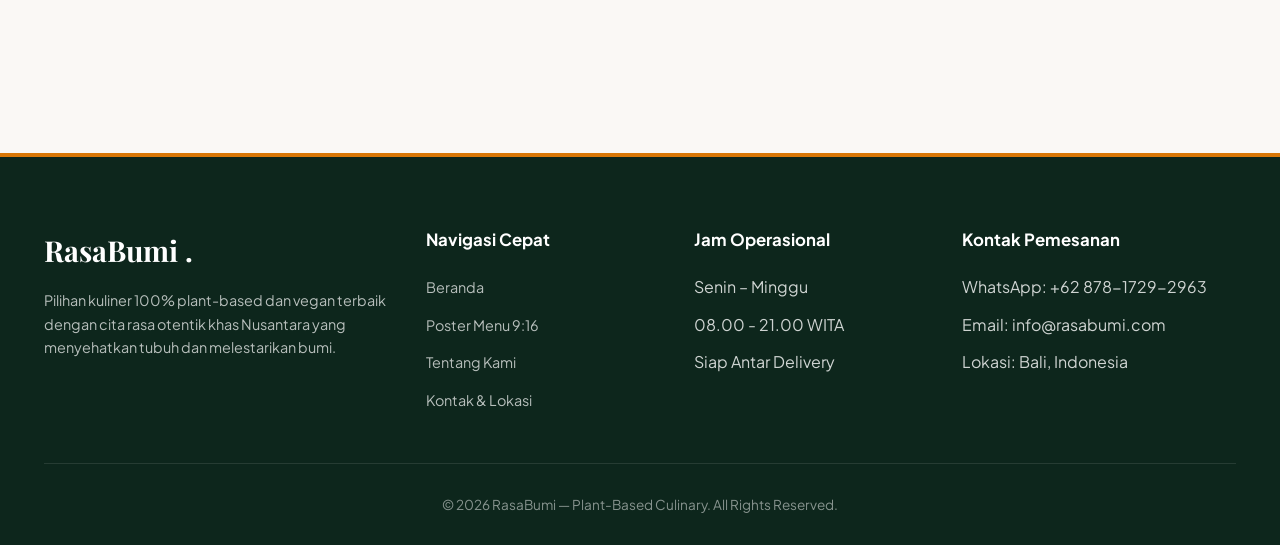
==== commit fccc5940: "Update aboutus.html" ====
--- a/aboutus.html
+++ b/aboutus.html
@@ -60,11 +60,10 @@
   </header>
 
   <!-- BANNER HEADER -->
-  <section class="page-banner">
-    <h1>Tentang RasaBumi</h1>
-    <p>Menyajikan kebaikan keanekaragaman hayati bumi dalam setiap gigitan untuk hidup sehat, penuh vitalitas, dan
-      berkelanjutan.</p>
-  </section>
+<section class="page-banner">
+  <h1>Poster Menu Visual</h1>
+  <p>Tampilan poster digital menu resmi RasaBumi. Klik pada poster untuk memperbesar gambar.</p>
+</section>
 
   <!-- KONTEN UTAMA -->
   <main class="container">
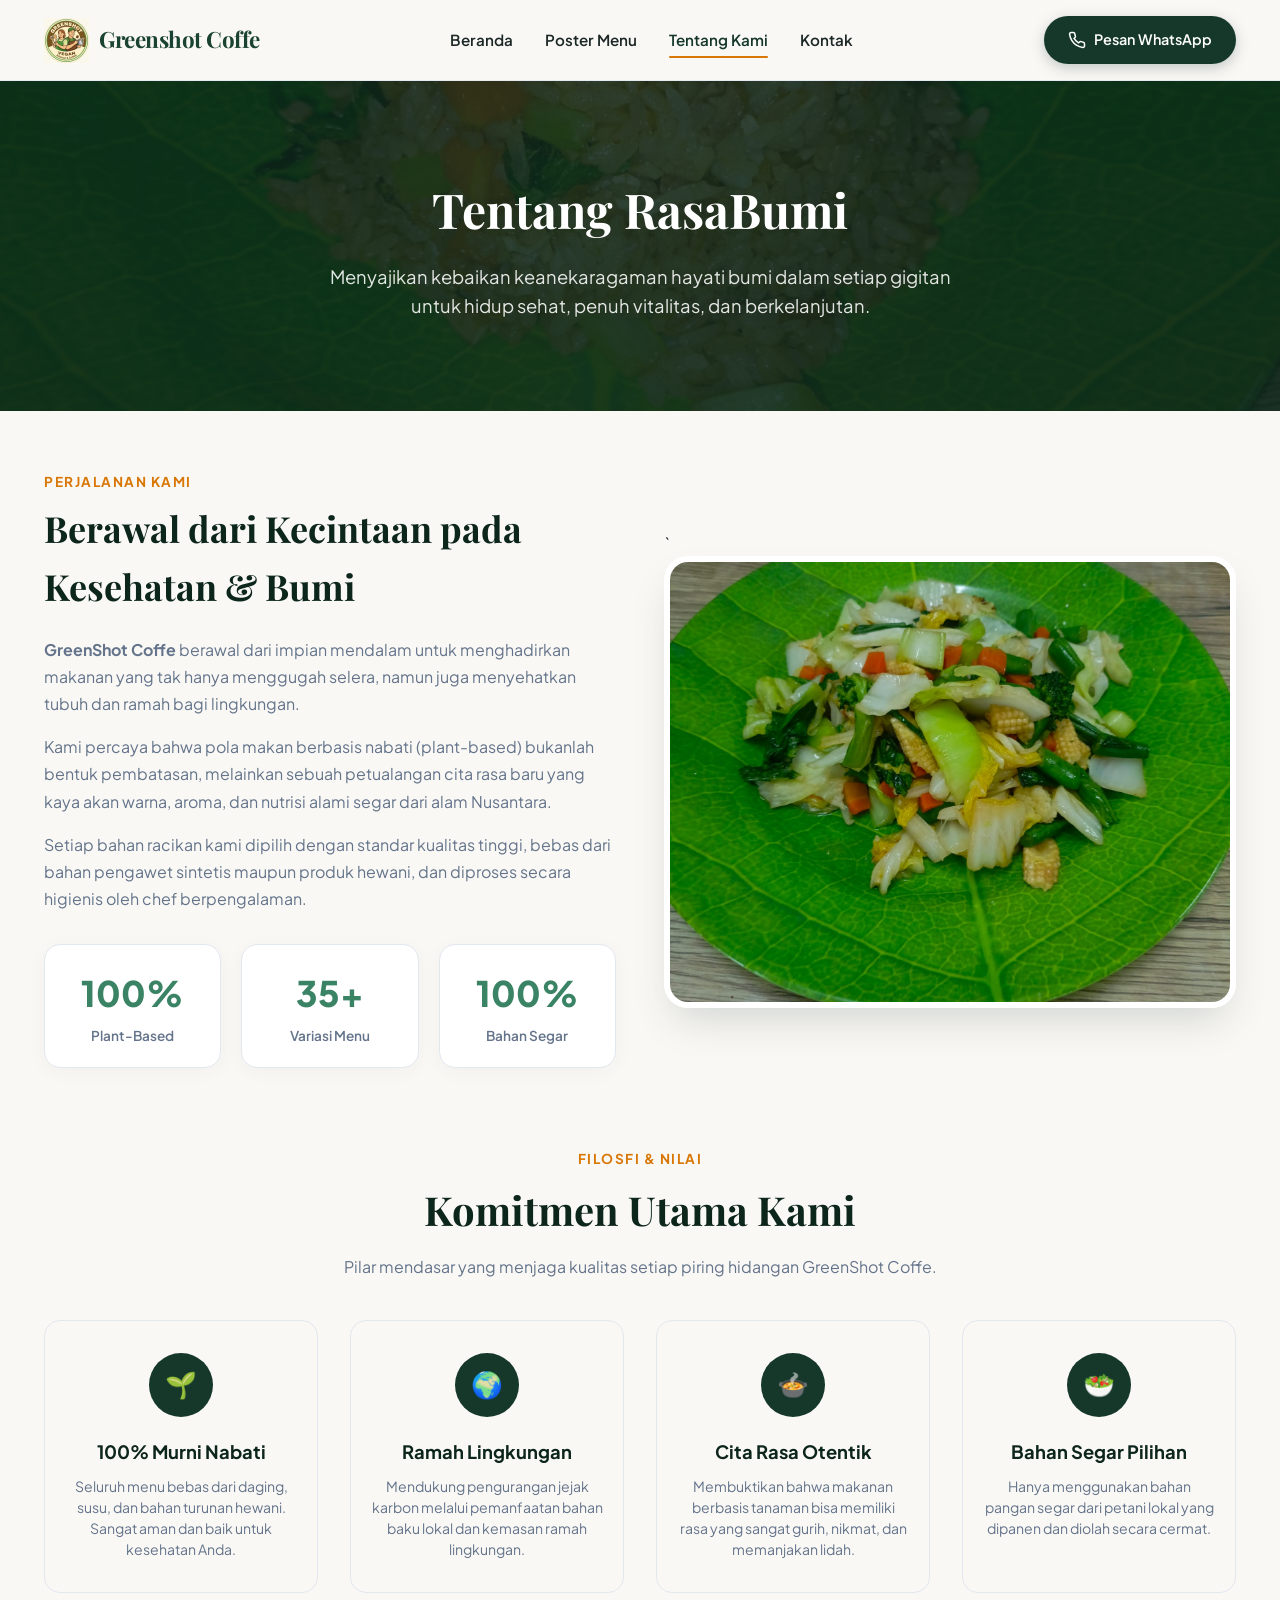
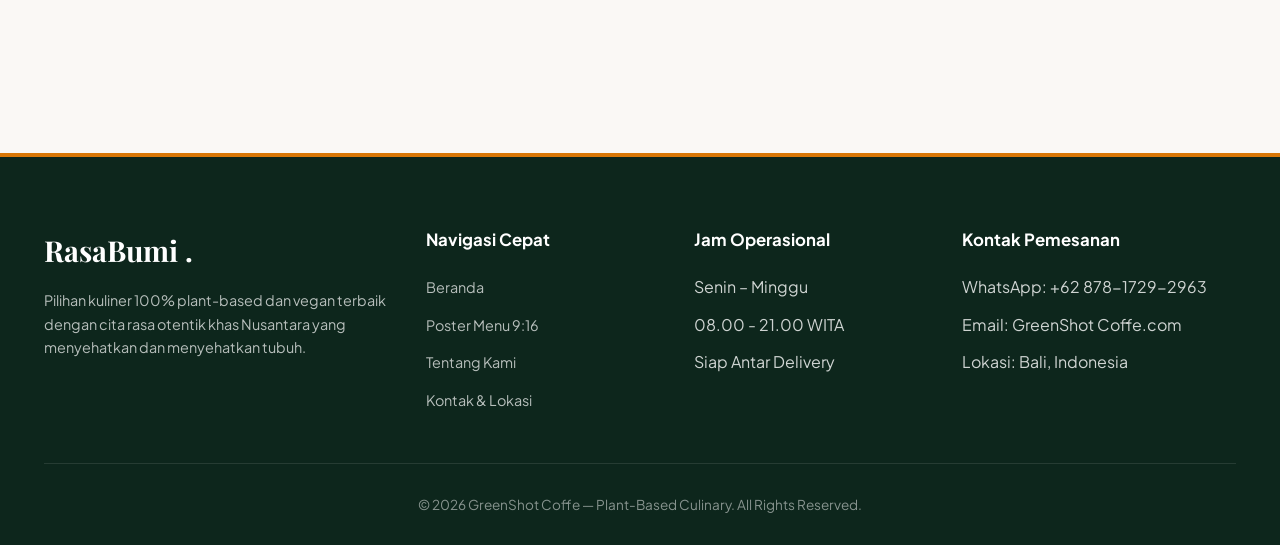
==== commit fd223951: "Update aboutus.html" ====
--- a/aboutus.html
+++ b/aboutus.html
@@ -4,7 +4,7 @@
 <head>
   <meta charset="UTF-8">
   <meta name="viewport" content="width=device-width, initial-scale=1.0">
-  <title>Tentang Kami — RasaBumi Plant-Based Culinary</title>
+  <title>Tentang Kami — GreenShot Coffe Plant-Based Culinary</title>
   <meta name="description"
     content="Pelajari cerita, filosofi, dan komitmen RasaBumi dalam menyajikan kuliner 100% plant-based dan vegan berkualitas tinggi.">
   <link rel="stylesheet" href="style.css">
@@ -60,10 +60,11 @@
   </header>
 
   <!-- BANNER HEADER -->
-<section class="page-banner">
-  <h1>Poster Menu Visual</h1>
-  <p>Tampilan poster digital menu resmi RasaBumi. Klik pada poster untuk memperbesar gambar.</p>
-</section>
+  <section class="page-banner">
+    <h1>Tentang RasaBumi</h1>
+    <p>Menyajikan kebaikan keanekaragaman hayati bumi dalam setiap gigitan untuk hidup sehat, penuh vitalitas, dan
+      berkelanjutan.</p>
+  </section>
 
   <!-- KONTEN UTAMA -->
   <main class="container">
@@ -73,7 +74,7 @@
       <div class="about-text">
         <span class="section-tag">Perjalanan Kami</span>
         <h2>Berawal dari Kecintaan pada Kesehatan & Bumi</h2>
-        <p><strong>RasaBumi</strong> berawal dari impian mendalam untuk menghadirkan makanan yang tak hanya menggugah
+        <p><strong>GreenShot Coffe</strong> berawal dari impian mendalam untuk menghadirkan makanan yang tak hanya menggugah
           selera, namun juga menyehatkan tubuh dan ramah bagi lingkungan.</p>
         <p>Kami percaya bahwa pola makan berbasis nabati (plant-based) bukanlah bentuk pembatasan, melainkan sebuah
           petualangan cita rasa baru yang kaya akan warna, aroma, dan nutrisi alami segar dari alam Nusantara.</p>
@@ -96,9 +97,9 @@
         </div>
       </div>
 
-      <div class="hero-visual">
-        <div class="hero-img-wrapper">
-          <img src="IMAGES/Capcay.jpg" alt="Bahan Segar RasaBumi">
+     <div class="hero-visual">  
+                                `                                                                                  <div class="hero-img-wrapper">
+          <img src="IMAGES/Capcay.jpg" alt="Bahan Segar Greenshot Coffe">
         </div>
       </div>
     </section>
@@ -108,7 +109,7 @@
       <div class="section-header">
         <span class="section-tag">Filosfi & Nilai</span>
         <h2 class="section-title">Komitmen Utama Kami</h2>
-        <p class="section-desc">Pilar mendasar yang menjaga kualitas setiap piring hidangan RasaBumi.</p>
+        <p class="section-desc">Pilar mendasar yang menjaga kualitas setiap piring hidangan GreenShot Coffe.</p>
       </div>
 
       <div class="why-grid">
@@ -145,8 +146,8 @@
       <div class="footer-grid">
         <div class="footer-brand">
           <h3>RasaBumi .</h3>
-          <p>Pilihan kuliner 100% plant-based dan vegan terbaik dengan cita rasa otentik khas Nusantara yang menyehatkan
-            tubuh dan melestarikan bumi.</p>
+          <p>Pilihan kuliner 100% plant-based dan vegan terbaik dengan cita rasa otentik khas Nusantara yang menyehatkan dan menyehatkan tubuh.
+            </p>
         </div>
         <div class="footer-col">
           <h4>Navigasi Cepat</h4>
@@ -169,13 +170,13 @@
           <h4>Kontak Pemesanan</h4>
           <ul class="footer-links">
             <li>WhatsApp: +62 878-1729-2963</li>
-            <li>Email: info@rasabumi.com</li>
+            <li>Email: GreenShot Coffe.com</li>
             <li>Lokasi: Bali, Indonesia</li>
           </ul>
         </div>
       </div>
       <div class="footer-bottom">
-        <p>&copy; 2026 RasaBumi — Plant-Based Culinary. All Rights Reserved.</p>
+        <p>&copy; 2026 GreenShot Coffe — Plant-Based Culinary. All Rights Reserved.</p>
       </div>
     </div>
   </footer>
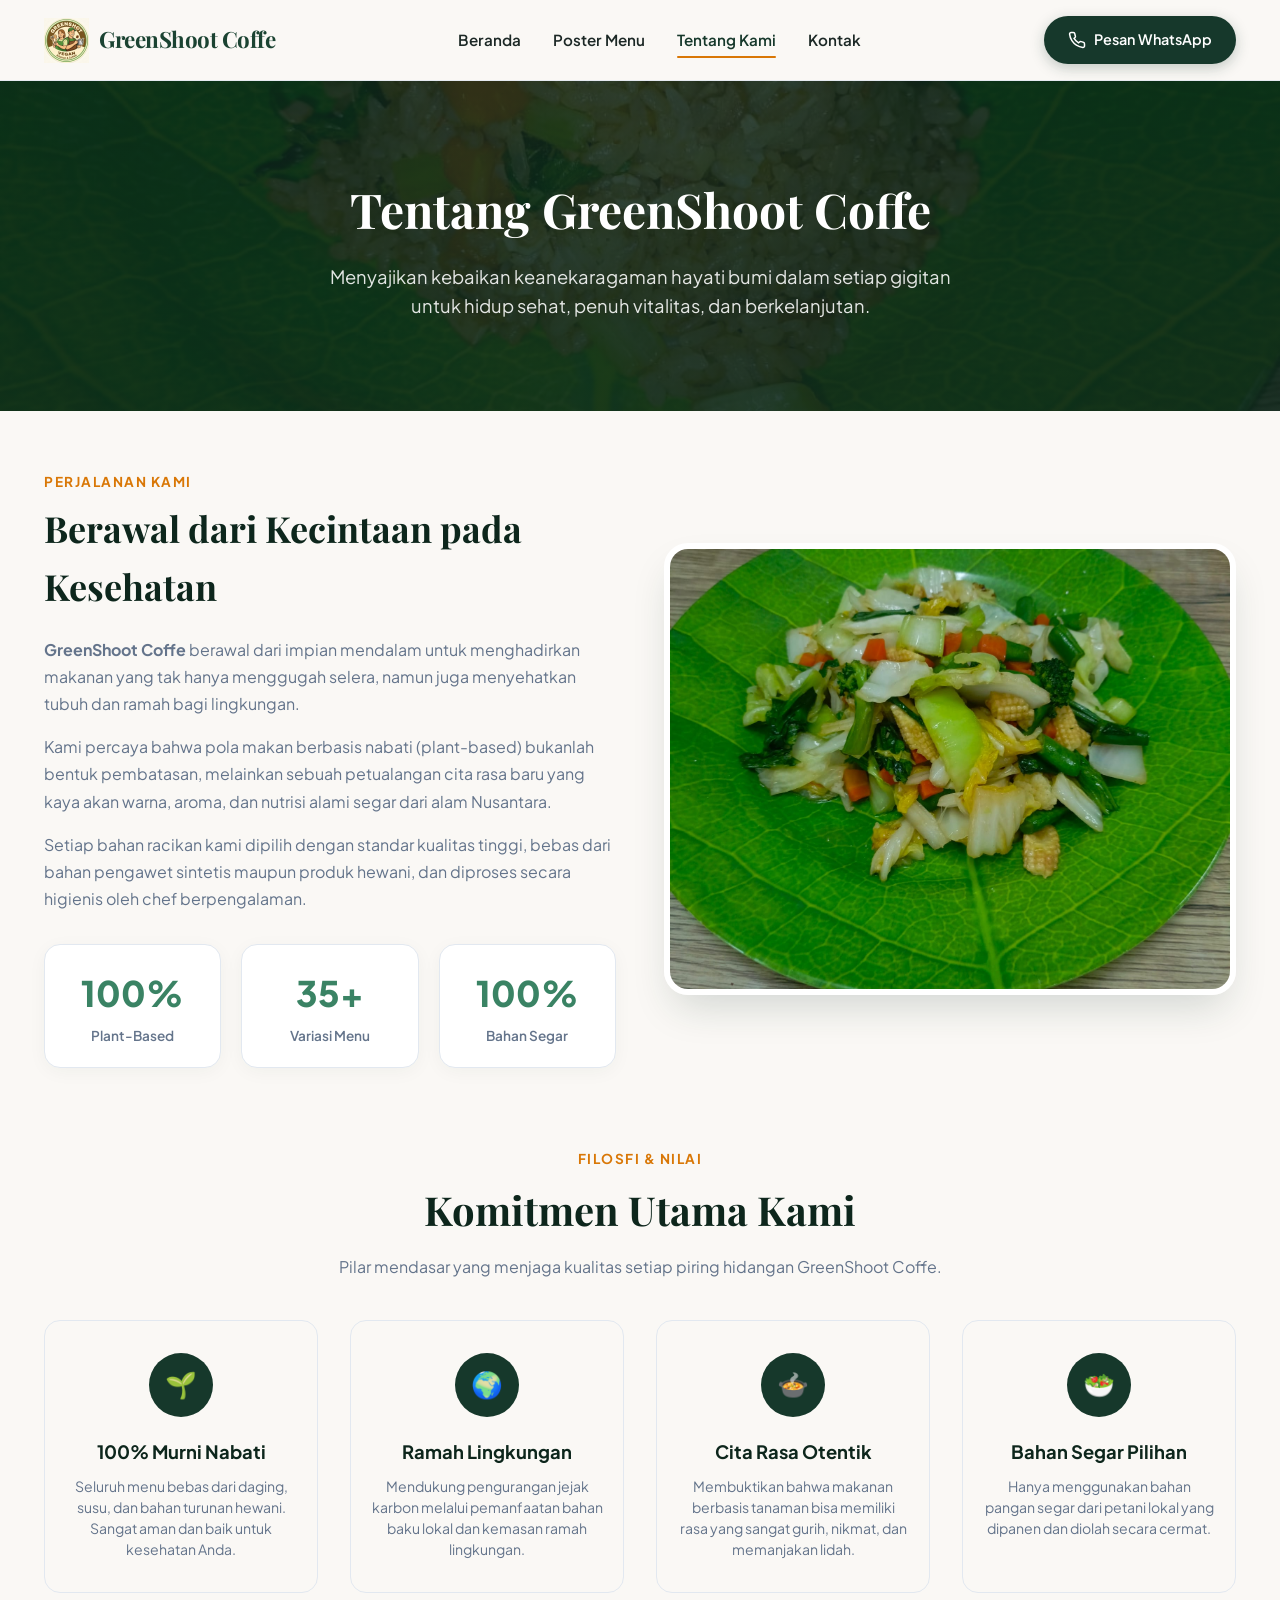
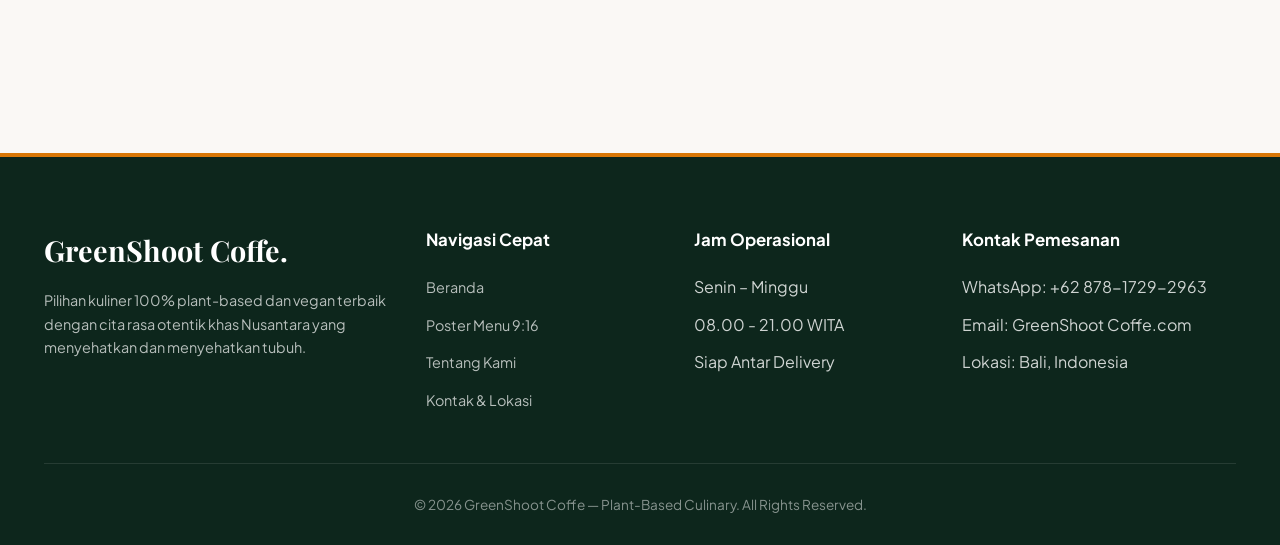
==== commit 65c86ebe: "Update aboutus.html" ====
--- a/aboutus.html
+++ b/aboutus.html
@@ -4,9 +4,9 @@
 <head>
   <meta charset="UTF-8">
   <meta name="viewport" content="width=device-width, initial-scale=1.0">
-  <title>Tentang Kami — GreenShot Coffe Plant-Based Culinary</title>
+  <title>Tentang Kami — GreenShoot Coffe Plant-Based Culinary</title>
   <meta name="description"
-    content="Pelajari cerita, filosofi, dan komitmen RasaBumi dalam menyajikan kuliner 100% plant-based dan vegan berkualitas tinggi.">
+    content="Pelajari cerita, filosofi, dan komitmen GreenShoot Coffe dalam menyajikan kuliner 100% plant-based dan vegan berkualitas tinggi.">
   <link rel="stylesheet" href="style.css">
 </head>
 
@@ -15,13 +15,13 @@
   <!-- HEADER NAVIGASI -->
   <header class="navbar">
     <div class="container nav-container">
-<a href="index.html" class="logo" style="display: inline-flex; align-items: center; gap: 10px; text-decoration: none;">
-  <img src="IMAGES/36d0cdfd-144b-4008-bfa0-abb639aa8cd1.jpeg" 
-       alt="Greenshot Coffe Logo" 
-       class="logo-img" 
-       style="height: clamp(35px, 5vw, 45px); width: auto; max-width: 100%; object-fit: contain; display: block;">
-  <span style="font-size: clamp(1.1rem, 2.5vw, 1.4rem); font-weight: 700; color: #1b4332; white-space: nowrap;">Greenshot Coffe</span>
-</a>
+      <a href="index.html" class="logo" style="display: inline-flex; align-items: center; gap: 10px; text-decoration: none;">
+        <img src="IMAGES/36d0cdfd-144b-4008-bfa0-abb639aa8cd1.jpeg"
+          alt="GreenShoot Coffe Logo"
+          class="logo-img"
+          style="height: clamp(35px, 5vw, 45px); width: auto; max-width: 100%; object-fit: contain; display: block;">
+        <span style="font-size: clamp(1.1rem, 2.5vw, 1.4rem); font-weight: 700; color: #1b4332; white-space: nowrap;">GreenShoot Coffe</span>
+      </a>
 
       <nav class="nav-links">
         <a href="index.html">Beranda</a>
@@ -31,7 +31,8 @@
       </nav>
 
       <div class="nav-actions">
-        <a href="https://wa.me/6287817292963?text=Halo%20RasaBumi,%20saya%20ingin%20memesan%20makanan" target="_blank"
+        <a href="https://wa.me/6287817292963?text=Halo%20GreenShoot%20Coffe,%20saya%20ingin%20memesan%20makanan"
+          target="_blank"
           class="btn-primary">
           <svg width="18" height="18" viewBox="0 0 24 24" fill="none" stroke="currentColor" stroke-width="2">
             <path
@@ -40,6 +41,7 @@
           </svg>
           Pesan WhatsApp
         </a>
+
         <button class="hamburger" id="hamburger-btn" aria-label="Toggle Menu">
           <span></span>
           <span></span>
@@ -54,16 +56,22 @@
       <a href="menu.html">Poster Menu</a>
       <a href="aboutus.html" class="active">Tentang Kami</a>
       <a href="kontak.html">Kontak</a>
-      <a href="https://wa.me/6287817292963?text=Halo%20RasaBumi,%20saya%20ingin%20memesan%20makanan" target="_blank"
-        class="btn-primary" style="text-align: center; margin-top: 10px;">Pesan WhatsApp</a>
+      <a href="https://wa.me/6287817292963?text=Halo%20GreenShoot%20Coffe,%20saya%20ingin%20memesan%20makanan"
+        target="_blank"
+        class="btn-primary"
+        style="text-align: center; margin-top: 10px;">
+        Pesan WhatsApp
+      </a>
     </div>
   </header>
 
   <!-- BANNER HEADER -->
   <section class="page-banner">
-    <h1>Tentang RasaBumi</h1>
-    <p>Menyajikan kebaikan keanekaragaman hayati bumi dalam setiap gigitan untuk hidup sehat, penuh vitalitas, dan
-      berkelanjutan.</p>
+    <h1>Tentang GreenShoot Coffe</h1>
+    <p>
+      Menyajikan kebaikan keanekaragaman hayati bumi dalam setiap gigitan untuk hidup sehat,
+      penuh vitalitas, dan berkelanjutan.
+    </p>
   </section>
 
   <!-- KONTEN UTAMA -->
@@ -73,23 +81,35 @@
     <section class="about-grid">
       <div class="about-text">
         <span class="section-tag">Perjalanan Kami</span>
-        <h2>Berawal dari Kecintaan pada Kesehatan & Bumi</h2>
-        <p><strong>GreenShot Coffe</strong> berawal dari impian mendalam untuk menghadirkan makanan yang tak hanya menggugah
-          selera, namun juga menyehatkan tubuh dan ramah bagi lingkungan.</p>
-        <p>Kami percaya bahwa pola makan berbasis nabati (plant-based) bukanlah bentuk pembatasan, melainkan sebuah
-          petualangan cita rasa baru yang kaya akan warna, aroma, dan nutrisi alami segar dari alam Nusantara.</p>
-        <p>Setiap bahan racikan kami dipilih dengan standar kualitas tinggi, bebas dari bahan pengawet sintetis maupun
-          produk hewani, dan diproses secara higienis oleh chef berpengalaman.</p>
+        <h2>Berawal dari Kecintaan pada Kesehatan</h2>
+
+        <p>
+          <strong>GreenShoot Coffe</strong> berawal dari impian mendalam untuk menghadirkan
+          makanan yang tak hanya menggugah selera, namun juga menyehatkan tubuh dan ramah bagi lingkungan.
+        </p>
+
+        <p>
+          Kami percaya bahwa pola makan berbasis nabati (plant-based) bukanlah bentuk pembatasan,
+          melainkan sebuah petualangan cita rasa baru yang kaya akan warna, aroma, dan nutrisi alami
+          segar dari alam Nusantara.
+        </p>
+
+        <p>
+          Setiap bahan racikan kami dipilih dengan standar kualitas tinggi, bebas dari bahan pengawet
+          sintetis maupun produk hewani, dan diproses secara higienis oleh chef berpengalaman.
+        </p>
 
         <div class="stats-grid">
           <div class="stat-card">
             <span class="stat-number">100%</span>
             <span class="stat-label">Plant-Based</span>
           </div>
+
           <div class="stat-card">
             <span class="stat-number">35+</span>
             <span class="stat-label">Variasi Menu</span>
           </div>
+
           <div class="stat-card">
             <span class="stat-number">100%</span>
             <span class="stat-label">Bahan Segar</span>
@@ -97,9 +117,9 @@
         </div>
       </div>
 
-     <div class="hero-visual">  
-                                `                                                                                  <div class="hero-img-wrapper">
-          <img src="IMAGES/Capcay.jpg" alt="Bahan Segar Greenshot Coffe">
+      <div class="hero-visual">
+        <div class="hero-img-wrapper">
+          <img src="IMAGES/Capcay.jpg" alt="Bahan Segar GreenShoot Coffe">
         </div>
       </div>
     </section>
@@ -109,31 +129,46 @@
       <div class="section-header">
         <span class="section-tag">Filosfi & Nilai</span>
         <h2 class="section-title">Komitmen Utama Kami</h2>
-        <p class="section-desc">Pilar mendasar yang menjaga kualitas setiap piring hidangan GreenShot Coffe.</p>
+        <p class="section-desc">
+          Pilar mendasar yang menjaga kualitas setiap piring hidangan GreenShoot Coffe.
+        </p>
       </div>
 
       <div class="why-grid">
         <div class="why-card">
           <div class="why-icon">🌱</div>
           <h3>100% Murni Nabati</h3>
-          <p>Seluruh menu bebas dari daging, susu, dan bahan turunan hewani. Sangat aman dan baik untuk kesehatan Anda.
-          </p>
-        </div>
+          <p>
+            Seluruh menu bebas dari daging, susu, dan bahan turunan hewani.
+            Sangat aman dan baik untuk kesehatan Anda.
+          </p>
+        </div>
+
         <div class="why-card">
           <div class="why-icon">🌍</div>
           <h3>Ramah Lingkungan</h3>
-          <p>Mendukung pengurangan jejak karbon melalui pemanfaatan bahan baku lokal dan kemasan ramah lingkungan.</p>
-        </div>
+          <p>
+            Mendukung pengurangan jejak karbon melalui pemanfaatan bahan baku lokal
+            dan kemasan ramah lingkungan.
+          </p>
+        </div>
+
         <div class="why-card">
           <div class="why-icon">🍲</div>
           <h3>Cita Rasa Otentik</h3>
-          <p>Membuktikan bahwa makanan berbasis tanaman bisa memiliki rasa yang sangat gurih, nikmat, dan memanjakan
-            lidah.</p>
-        </div>
+          <p>
+            Membuktikan bahwa makanan berbasis tanaman bisa memiliki rasa yang sangat gurih,
+            nikmat, dan memanjakan lidah.
+          </p>
+        </div>
+
         <div class="why-card">
           <div class="why-icon">🥗</div>
           <h3>Bahan Segar Pilihan</h3>
-          <p>Hanya menggunakan bahan pangan segar dari petani lokal yang dipanen dan diolah secara cermat.</p>
+          <p>
+            Hanya menggunakan bahan pangan segar dari petani lokal yang dipanen
+            dan diolah secara cermat.
+          </p>
         </div>
       </div>
     </section>
@@ -144,11 +179,15 @@
   <footer class="footer" style="margin-top: 80px;">
     <div class="container">
       <div class="footer-grid">
+
         <div class="footer-brand">
-          <h3>RasaBumi .</h3>
-          <p>Pilihan kuliner 100% plant-based dan vegan terbaik dengan cita rasa otentik khas Nusantara yang menyehatkan dan menyehatkan tubuh.
-            </p>
-        </div>
+          <h3>GreenShoot Coffe.</h3>
+          <p>
+            Pilihan kuliner 100% plant-based dan vegan terbaik dengan cita rasa otentik
+            khas Nusantara yang menyehatkan dan menyehatkan tubuh.
+          </p>
+        </div>
+
         <div class="footer-col">
           <h4>Navigasi Cepat</h4>
           <ul class="footer-links">
@@ -158,6 +197,7 @@
             <li><a href="kontak.html">Kontak & Lokasi</a></li>
           </ul>
         </div>
+
         <div class="footer-col">
           <h4>Jam Operasional</h4>
           <ul class="footer-links">
@@ -166,17 +206,20 @@
             <li>Siap Antar Delivery</li>
           </ul>
         </div>
+
         <div class="footer-col">
           <h4>Kontak Pemesanan</h4>
           <ul class="footer-links">
             <li>WhatsApp: +62 878-1729-2963</li>
-            <li>Email: GreenShot Coffe.com</li>
+            <li>Email: GreenShoot Coffe.com</li>
             <li>Lokasi: Bali, Indonesia</li>
           </ul>
         </div>
-      </div>
+
+      </div>
+
       <div class="footer-bottom">
-        <p>&copy; 2026 GreenShot Coffe — Plant-Based Culinary. All Rights Reserved.</p>
+        <p>&copy; 2026 GreenShoot Coffe — Plant-Based Culinary. All Rights Reserved.</p>
       </div>
     </div>
   </footer>
@@ -193,6 +236,7 @@
       }
     });
   </script>
+
 </body>
 
 </html>
